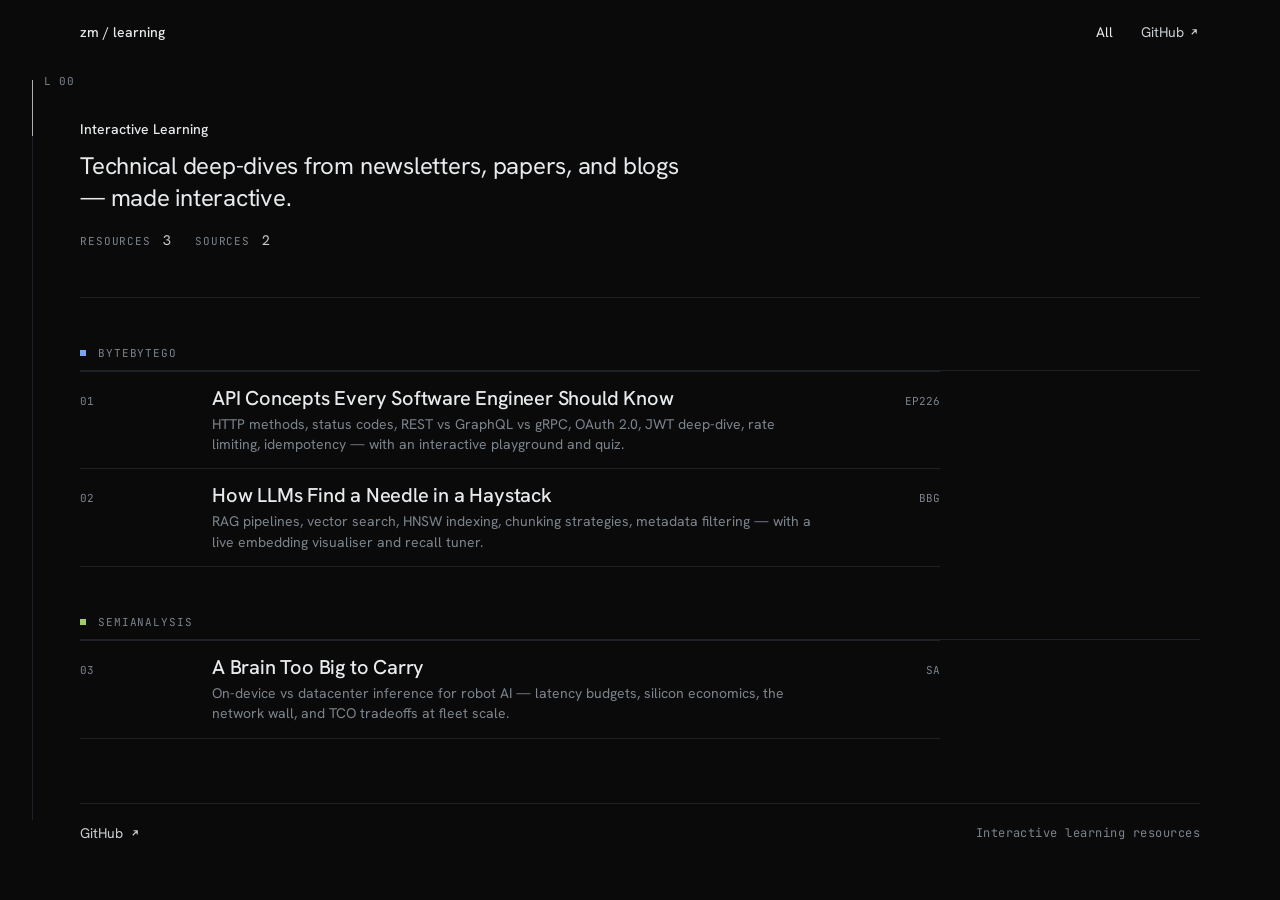
==== index.html @ 221e8e02 "Replace repo contents with interactive learning resources - index.html: landing page listing all res" ====
<!DOCTYPE html>
<html lang="en">
<head>
<meta charset="UTF-8">
<meta name="viewport" content="width=device-width, initial-scale=1.0">
<title>Interactive Learning</title>
<link rel="preconnect" href="https://fonts.googleapis.com">
<link rel="stylesheet" href="https://fonts.googleapis.com/css2?family=Hanken+Grotesk:wght@400;500;700&family=JetBrains+Mono:wght@400;500&display=swap">
<style>
  *, *::before, *::after { box-sizing: border-box; margin: 0; padding: 0; }
  body {
    background: #0A0A0A;
    color: #C9CDD2;
    font-family: 'Hanken Grotesk', 'Helvetica Neue', Arial, sans-serif;
    -webkit-font-smoothing: antialiased;
    min-height: 100vh;
  }
  a { color: #E8EBED; text-decoration: none; }
  a:hover { color: #FFFFFF; }

  /* descent rail */
  .rail { position: fixed; left: 32px; top: 80px; bottom: 80px; width: 1px; background: #1E2227; pointer-events: none; z-index: 10; }
  .rail-cap { position: fixed; left: 32px; top: 80px; width: 1px; height: 56px; background: #E8EBED; opacity: 0.7; pointer-events: none; z-index: 11; }
  .rail-label { position: fixed; left: 44px; top: 74px; font-family: 'JetBrains Mono', ui-monospace, monospace; font-size: 11px; letter-spacing: 0.06em; color: #7C848D; pointer-events: none; z-index: 11; }

  nav { display: flex; justify-content: space-between; align-items: center; height: 64px; padding: 0 80px; }
  nav .wordmark { font-size: 14px; font-weight: 500; color: #E8EBED; }
  nav .links { display: flex; gap: 28px; font-size: 14px; }
  nav .links a { color: #C9CDD2; }
  nav .links a.active { color: #E8EBED; }
  .ext-icon { display: inline-flex; align-items: center; gap: 4px; }

  .page { padding: 0 80px; }

  header.hero { padding: 56px 0 48px; display: flex; flex-direction: column; gap: 12px; border-bottom: 1px solid #1E2227; }
  header.hero h1 { font-size: 14px; font-weight: 500; color: #E8EBED; }
  header.hero p { max-width: 600px; font-size: 24px; line-height: 1.35; letter-spacing: -0.01em; color: #E8EBED; text-wrap: pretty; }
  header.hero .sub { display: flex; align-items: baseline; gap: 12px; margin-top: 4px; }
  header.hero .sub .label { font-family: 'JetBrains Mono', ui-monospace, monospace; font-size: 11px; letter-spacing: 0.08em; text-transform: uppercase; color: #7C848D; }
  header.hero .sub .val { font-size: 14px; color: #C9CDD2; }

  /* source group */
  .source-group { margin-top: 48px; }
  .source-label {
    display: flex; align-items: center; gap: 12px;
    font-family: 'JetBrains Mono', ui-monospace, monospace;
    font-size: 11px; letter-spacing: 0.08em; text-transform: uppercase;
    color: #7C848D; margin-bottom: 0; padding-bottom: 10px;
    border-bottom: 1px solid #1E2227;
  }
  .source-label .dot { width: 6px; height: 6px; background: #7C848D; flex-shrink: 0; }
  .source-label.bbg .dot { background: #7AA2F7; }
  .source-label.semi .dot { background: #9ECE6A; }

  /* post list */
  .post-list { max-width: 860px; display: flex; flex-direction: column; border-bottom: 1px solid #1E2227; margin-bottom: 48px; }
  .post-list a {
    display: grid; grid-template-columns: 112px minmax(0, 1fr) 56px;
    align-items: baseline; gap: 20px; padding: 14px 0;
    border-top: 1px solid #1E2227; color: #C9CDD2; transition: color 0.15s;
  }
  .post-list a:hover .post-title { color: #FFFFFF; }
  .post-list a:hover .arrow { opacity: 1; }
  .post-num { font-family: 'JetBrains Mono', ui-monospace, monospace; font-size: 11px; color: #7C848D; }
  .post-body { display: flex; flex-direction: column; gap: 4px; }
  .post-title { display: flex; align-items: center; gap: 8px; font-size: 20px; line-height: 1.2; font-weight: 500; letter-spacing: -0.01em; color: #E8EBED; transition: color 0.15s; }
  .post-desc { max-width: 600px; font-size: 14px; line-height: 1.45; color: #7C848D; }
  .post-tag { font-family: 'JetBrains Mono', ui-monospace, monospace; font-size: 11px; color: #7C848D; text-align: right; }
  .arrow { opacity: 0; transition: opacity 0.15s; flex-shrink: 0; }

  footer { margin: 64px 0 0; padding: 20px 0 40px; border-top: 1px solid #1E2227; display: flex; justify-content: space-between; align-items: center; }
  footer .links { display: flex; gap: 28px; font-size: 14px; }
  footer .links a { display: flex; align-items: center; gap: 6px; color: #C9CDD2; }
  footer .meta { display: flex; gap: 24px; font-family: 'JetBrains Mono', ui-monospace, monospace; font-size: 12px; letter-spacing: 0.04em; color: #7C848D; }

  @keyframes rise { from { opacity: 0; transform: translateY(10px); } to { opacity: 1; transform: none; } }
  .rise { animation: rise 700ms cubic-bezier(.2,.7,.2,1) both; }
  .rise-2 { animation: rise 700ms cubic-bezier(.2,.7,.2,1) 80ms both; }
  .rise-3 { animation: rise 700ms cubic-bezier(.2,.7,.2,1) 160ms both; }
  @media (prefers-reduced-motion: reduce) { .rise, .rise-2, .rise-3 { animation: none; } }

  @media (max-width: 720px) {
    .rail, .rail-cap, .rail-label { left: 11px; }
    nav, .page { padding: 0 24px; }
    nav .links { gap: 16px; }
    .post-list a { grid-template-columns: 72px minmax(0,1fr) 0; }
    .post-tag { display: none; }
    footer { flex-direction: column; align-items: flex-start; gap: 16px; }
  }
</style>
</head>
<body>

<div class="rail"></div>
<div class="rail-cap"></div>
<div class="rail-label">L 00</div>

<nav>
  <span class="wordmark">zm / learning</span>
  <div class="links">
    <a href="index.html" class="active">All</a>
    <a href="https://github.com/zack-maz" class="ext-icon">GitHub <svg width="12" height="12" viewBox="0 0 16 16" fill="none" stroke="currentColor" stroke-width="1.5"><path d="M5 11L11 5M6 5h5v5"></path></svg></a>
  </div>
</nav>

<div class="page">
  <header class="hero rise">
    <h1>Interactive Learning</h1>
    <p>Technical deep-dives from newsletters, papers, and blogs — made interactive.</p>
    <div class="sub">
      <span class="label">Resources</span>
      <span class="val">3</span>
      <span class="label" style="margin-left:12px;">Sources</span>
      <span class="val">2</span>
    </div>
  </header>

  <!-- ByteByteGo -->
  <div class="source-group rise-2">
    <div class="source-label bbg">
      <div class="dot"></div>
      ByteByteGo
    </div>
    <div class="post-list">
      <a href="bytebytego/api_concepts_every_software_engineer_should_know/index.html">
        <span class="post-num">01</span>
        <span class="post-body">
          <span class="post-title">
            API Concepts Every Software Engineer Should Know
            <svg class="arrow" width="14" height="14" viewBox="0 0 16 16" fill="none" stroke="#E8EBED" stroke-width="1.25"><path d="M3 8h10M9 4l4 4-4 4"></path></svg>
          </span>
          <span class="post-desc">HTTP methods, status codes, REST vs GraphQL vs gRPC, OAuth 2.0, JWT deep-dive, rate limiting, idempotency — with an interactive playground and quiz.</span>
        </span>
        <span class="post-tag">EP226</span>
      </a>
      <a href="bytebytego/how_llms_find_a_needle_in_a_haystack/index.html">
        <span class="post-num">02</span>
        <span class="post-body">
          <span class="post-title">
            How LLMs Find a Needle in a Haystack
            <svg class="arrow" width="14" height="14" viewBox="0 0 16 16" fill="none" stroke="#E8EBED" stroke-width="1.25"><path d="M3 8h10M9 4l4 4-4 4"></path></svg>
          </span>
          <span class="post-desc">RAG pipelines, vector search, HNSW indexing, chunking strategies, metadata filtering — with a live embedding visualiser and recall tuner.</span>
        </span>
        <span class="post-tag">BBG</span>
      </a>
    </div>
  </div>

  <!-- SemiAnalysis -->
  <div class="source-group rise-3">
    <div class="source-label semi">
      <div class="dot"></div>
      SemiAnalysis
    </div>
    <div class="post-list">
      <a href="semianalysis/a_brain_too_big_to_carry/index.html">
        <span class="post-num">03</span>
        <span class="post-body">
          <span class="post-title">
            A Brain Too Big to Carry
            <svg class="arrow" width="14" height="14" viewBox="0 0 16 16" fill="none" stroke="#E8EBED" stroke-width="1.25"><path d="M3 8h10M9 4l4 4-4 4"></path></svg>
          </span>
          <span class="post-desc">On-device vs datacenter inference for robot AI — latency budgets, silicon economics, the network wall, and TCO tradeoffs at fleet scale.</span>
        </span>
        <span class="post-tag">SA</span>
      </a>
    </div>
  </div>

  <footer>
    <div class="links">
      <a href="https://github.com/zack-maz">GitHub <svg width="12" height="12" viewBox="0 0 16 16" fill="none" stroke="currentColor" stroke-width="1.5"><path d="M5 11L11 5M6 5h5v5"></path></svg></a>
    </div>
    <div class="meta">
      <span>Interactive learning resources</span>
    </div>
  </footer>
</div>

</body>
</html>
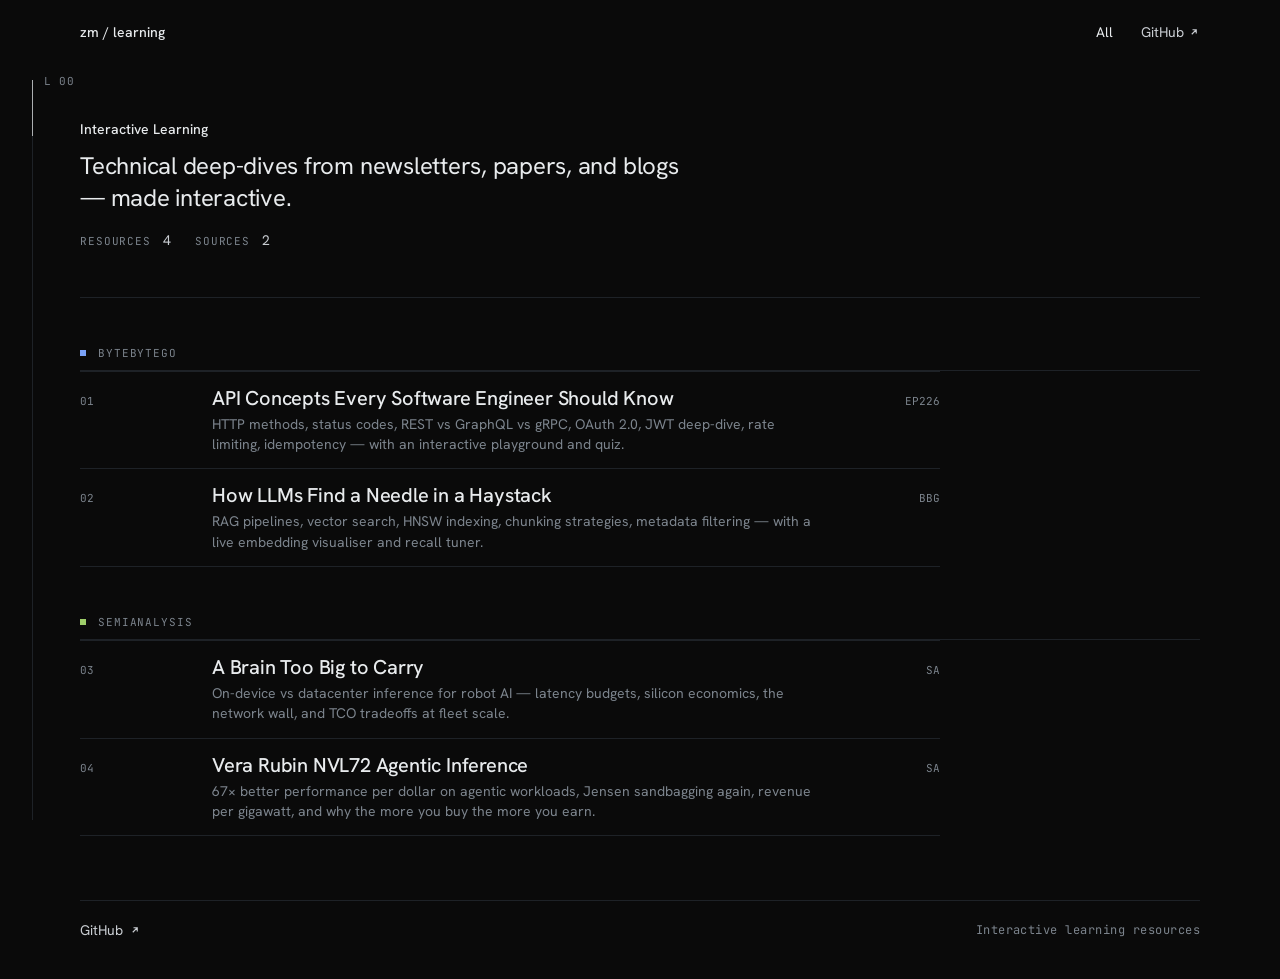
==== commit 2873878c: "Add Vera Rubin NVL72 Agentic Inference interactive page - New semianalysis/vera_rubin_nvl72_agentic_" ====
--- a/index.html
+++ b/index.html
@@ -109,7 +109,7 @@
     <p>Technical deep-dives from newsletters, papers, and blogs — made interactive.</p>
     <div class="sub">
       <span class="label">Resources</span>
-      <span class="val">3</span>
+      <span class="val">4</span>
       <span class="label" style="margin-left:12px;">Sources</span>
       <span class="val">2</span>
     </div>
@@ -165,6 +165,17 @@
         </span>
         <span class="post-tag">SA</span>
       </a>
+      <a href="semianalysis/vera_rubin_nvl72_agentic_inference/index.html">
+        <span class="post-num">04</span>
+        <span class="post-body">
+          <span class="post-title">
+            Vera Rubin NVL72 Agentic Inference
+            <svg class="arrow" width="14" height="14" viewBox="0 0 16 16" fill="none" stroke="#E8EBED" stroke-width="1.25"><path d="M3 8h10M9 4l4 4-4 4"></path></svg>
+          </span>
+          <span class="post-desc">67× better performance per dollar on agentic workloads, Jensen sandbagging again, revenue per gigawatt, and why the more you buy the more you earn.</span>
+        </span>
+        <span class="post-tag">SA</span>
+      </a>
     </div>
   </div>
 
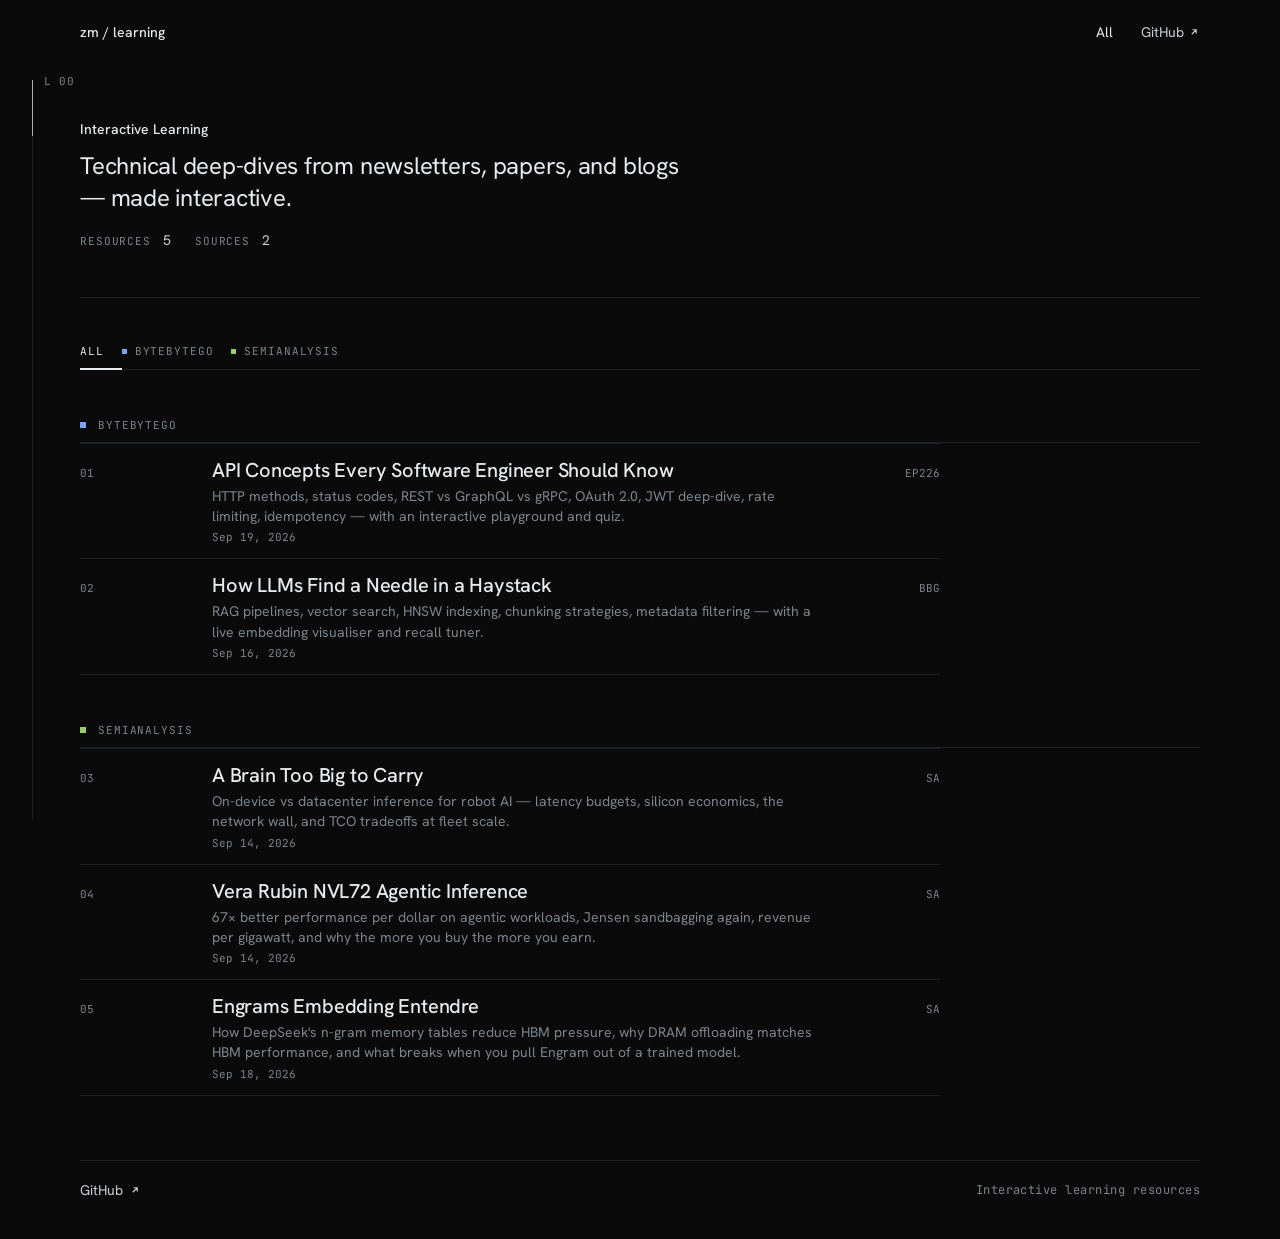
==== commit 7ba56f51: "Add publication dates to all email pages and home index - Home (index.html): post-date span in each " ====
--- a/index.html
+++ b/index.html
@@ -39,6 +39,52 @@
   header.hero .sub .label { font-family: 'JetBrains Mono', ui-monospace, monospace; font-size: 11px; letter-spacing: 0.08em; text-transform: uppercase; color: #7C848D; }
   header.hero .sub .val { font-size: 14px; color: #C9CDD2; }
 
+  /* ── Source tabs ── */
+  .tabs-bar {
+    display: flex; align-items: center; gap: 0;
+    border-bottom: 1px solid #1E2227;
+    margin-top: 36px;
+  }
+  .tab-btn {
+    background: none; border: none; cursor: pointer;
+    font-family: 'JetBrains Mono', ui-monospace, monospace;
+    font-size: 11px; letter-spacing: 0.08em; text-transform: uppercase;
+    color: #7C848D; padding: 10px 18px 10px 0;
+    border-bottom: 2px solid transparent; margin-bottom: -1px;
+    transition: color 0.15s, border-color 0.15s;
+    display: flex; align-items: center; gap: 8px;
+  }
+  .tab-btn:hover { color: #C9CDD2; }
+  .tab-btn.active { color: #E8EBED; border-bottom-color: #E8EBED; }
+  .tab-btn .dot { width: 5px; height: 5px; flex-shrink: 0; }
+  .tab-btn.bbg .dot { background: #7AA2F7; }
+  .tab-btn.semi .dot { background: #9ECE6A; }
+
+  /* ── Email subtabs ── */
+  .subtabs-bar {
+    display: flex; align-items: center; gap: 0;
+    border-bottom: 1px solid #1E2227;
+    margin-top: 24px;
+    overflow-x: auto; scrollbar-width: none;
+  }
+  .subtabs-bar::-webkit-scrollbar { display: none; }
+  .subtab-btn {
+    background: none; border: none; cursor: pointer;
+    font-size: 13px; font-family: 'Hanken Grotesk', sans-serif;
+    color: #7C848D; padding: 8px 16px 8px 0;
+    border-bottom: 2px solid transparent; margin-bottom: -1px;
+    white-space: nowrap;
+    transition: color 0.15s, border-color 0.15s;
+  }
+  .subtab-btn:hover { color: #C9CDD2; }
+  .subtab-btn.active { color: #E8EBED; border-bottom-color: #E8EBED; }
+
+  /* ── Tab panels ── */
+  .tab-panel { display: none; }
+  .tab-panel.active { display: block; }
+  .subtab-panel { display: none; }
+  .subtab-panel.active { display: block; }
+
   /* source group */
   .source-group { margin-top: 48px; }
   .source-label {
@@ -66,7 +112,21 @@
   .post-title { display: flex; align-items: center; gap: 8px; font-size: 20px; line-height: 1.2; font-weight: 500; letter-spacing: -0.01em; color: #E8EBED; transition: color 0.15s; }
   .post-desc { max-width: 600px; font-size: 14px; line-height: 1.45; color: #7C848D; }
   .post-tag { font-family: 'JetBrains Mono', ui-monospace, monospace; font-size: 11px; color: #7C848D; text-align: right; }
+  .post-date { font-family: 'JetBrains Mono', ui-monospace, monospace; font-size: 11px; color: #7C848D; }
   .arrow { opacity: 0; transition: opacity 0.15s; flex-shrink: 0; }
+
+  /* single-email detail view (inside a subtab) */
+  .email-detail { max-width: 860px; padding-top: 32px; padding-bottom: 48px; }
+  .email-detail .email-title { font-size: 24px; font-weight: 500; letter-spacing: -0.01em; color: #E8EBED; margin-bottom: 10px; }
+  .email-detail .email-meta { display: flex; gap: 16px; font-family: 'JetBrains Mono', ui-monospace, monospace; font-size: 11px; color: #7C848D; margin-bottom: 20px; }
+  .email-detail .email-desc { font-size: 15px; line-height: 1.6; color: #C9CDD2; margin-bottom: 28px; max-width: 600px; }
+  .email-detail .open-btn {
+    display: inline-flex; align-items: center; gap: 8px;
+    font-size: 13px; font-weight: 500; color: #E8EBED;
+    border: 1px solid #2A2F37; padding: 10px 18px;
+    transition: border-color 0.15s, color 0.15s;
+  }
+  .email-detail .open-btn:hover { border-color: #4A5260; color: #FFFFFF; }
 
   footer { margin: 64px 0 0; padding: 20px 0 40px; border-top: 1px solid #1E2227; display: flex; justify-content: space-between; align-items: center; }
   footer .links { display: flex; gap: 28px; font-size: 14px; }
@@ -77,7 +137,9 @@
   .rise { animation: rise 700ms cubic-bezier(.2,.7,.2,1) both; }
   .rise-2 { animation: rise 700ms cubic-bezier(.2,.7,.2,1) 80ms both; }
   .rise-3 { animation: rise 700ms cubic-bezier(.2,.7,.2,1) 160ms both; }
-  @media (prefers-reduced-motion: reduce) { .rise, .rise-2, .rise-3 { animation: none; } }
+  @keyframes fade-in { from { opacity: 0; } to { opacity: 1; } }
+  .fade-in { animation: fade-in 200ms ease both; }
+  @media (prefers-reduced-motion: reduce) { .rise, .rise-2, .rise-3, .fade-in { animation: none; } }
 
   @media (max-width: 720px) {
     .rail, .rail-cap, .rail-label { left: 11px; }
@@ -109,75 +171,190 @@
     <p>Technical deep-dives from newsletters, papers, and blogs — made interactive.</p>
     <div class="sub">
       <span class="label">Resources</span>
-      <span class="val">4</span>
+      <span class="val">5</span>
       <span class="label" style="margin-left:12px;">Sources</span>
       <span class="val">2</span>
     </div>
   </header>
 
-  <!-- ByteByteGo -->
-  <div class="source-group rise-2">
-    <div class="source-label bbg">
-      <div class="dot"></div>
-      ByteByteGo
-    </div>
-    <div class="post-list">
-      <a href="bytebytego/api_concepts_every_software_engineer_should_know/index.html">
-        <span class="post-num">01</span>
-        <span class="post-body">
-          <span class="post-title">
-            API Concepts Every Software Engineer Should Know
-            <svg class="arrow" width="14" height="14" viewBox="0 0 16 16" fill="none" stroke="#E8EBED" stroke-width="1.25"><path d="M3 8h10M9 4l4 4-4 4"></path></svg>
+  <!-- ── Source tabs ── -->
+  <div class="tabs-bar rise-2" role="tablist" aria-label="Email sources">
+    <button class="tab-btn active" role="tab" aria-selected="true"  data-tab="all">All</button>
+    <button class="tab-btn bbg"    role="tab" aria-selected="false" data-tab="bbg">
+      <span class="dot"></span>ByteByteGo
+    </button>
+    <button class="tab-btn semi"   role="tab" aria-selected="false" data-tab="semi">
+      <span class="dot"></span>SemiAnalysis
+    </button>
+  </div>
+
+  <!-- ══ ALL panel ══ -->
+  <div class="tab-panel active fade-in" id="panel-all">
+
+    <!-- ByteByteGo -->
+    <div class="source-group">
+      <div class="source-label bbg">
+        <div class="dot"></div>
+        ByteByteGo
+      </div>
+      <div class="post-list">
+        <a href="bytebytego/api_concepts_every_software_engineer_should_know/index.html">
+          <span class="post-num">01</span>
+          <span class="post-body">
+            <span class="post-title">
+              API Concepts Every Software Engineer Should Know
+              <svg class="arrow" width="14" height="14" viewBox="0 0 16 16" fill="none" stroke="#E8EBED" stroke-width="1.25"><path d="M3 8h10M9 4l4 4-4 4"></path></svg>
+            </span>
+            <span class="post-desc">HTTP methods, status codes, REST vs GraphQL vs gRPC, OAuth 2.0, JWT deep-dive, rate limiting, idempotency — with an interactive playground and quiz.</span>
+            <span class="post-date">Sep 19, 2026</span>
           </span>
-          <span class="post-desc">HTTP methods, status codes, REST vs GraphQL vs gRPC, OAuth 2.0, JWT deep-dive, rate limiting, idempotency — with an interactive playground and quiz.</span>
-        </span>
-        <span class="post-tag">EP226</span>
-      </a>
-      <a href="bytebytego/how_llms_find_a_needle_in_a_haystack/index.html">
-        <span class="post-num">02</span>
-        <span class="post-body">
-          <span class="post-title">
-            How LLMs Find a Needle in a Haystack
-            <svg class="arrow" width="14" height="14" viewBox="0 0 16 16" fill="none" stroke="#E8EBED" stroke-width="1.25"><path d="M3 8h10M9 4l4 4-4 4"></path></svg>
+          <span class="post-tag">EP226</span>
+        </a>
+        <a href="bytebytego/how_llms_find_a_needle_in_a_haystack/index.html">
+          <span class="post-num">02</span>
+          <span class="post-body">
+            <span class="post-title">
+              How LLMs Find a Needle in a Haystack
+              <svg class="arrow" width="14" height="14" viewBox="0 0 16 16" fill="none" stroke="#E8EBED" stroke-width="1.25"><path d="M3 8h10M9 4l4 4-4 4"></path></svg>
+            </span>
+            <span class="post-desc">RAG pipelines, vector search, HNSW indexing, chunking strategies, metadata filtering — with a live embedding visualiser and recall tuner.</span>
+            <span class="post-date">Sep 16, 2026</span>
           </span>
-          <span class="post-desc">RAG pipelines, vector search, HNSW indexing, chunking strategies, metadata filtering — with a live embedding visualiser and recall tuner.</span>
-        </span>
-        <span class="post-tag">BBG</span>
-      </a>
-    </div>
-  </div>
-
-  <!-- SemiAnalysis -->
-  <div class="source-group rise-3">
-    <div class="source-label semi">
-      <div class="dot"></div>
-      SemiAnalysis
-    </div>
-    <div class="post-list">
-      <a href="semianalysis/a_brain_too_big_to_carry/index.html">
-        <span class="post-num">03</span>
-        <span class="post-body">
-          <span class="post-title">
-            A Brain Too Big to Carry
-            <svg class="arrow" width="14" height="14" viewBox="0 0 16 16" fill="none" stroke="#E8EBED" stroke-width="1.25"><path d="M3 8h10M9 4l4 4-4 4"></path></svg>
+          <span class="post-tag">BBG</span>
+        </a>
+      </div>
+    </div>
+
+    <!-- SemiAnalysis -->
+    <div class="source-group">
+      <div class="source-label semi">
+        <div class="dot"></div>
+        SemiAnalysis
+      </div>
+      <div class="post-list">
+        <a href="semianalysis/a_brain_too_big_to_carry/index.html">
+          <span class="post-num">03</span>
+          <span class="post-body">
+            <span class="post-title">
+              A Brain Too Big to Carry
+              <svg class="arrow" width="14" height="14" viewBox="0 0 16 16" fill="none" stroke="#E8EBED" stroke-width="1.25"><path d="M3 8h10M9 4l4 4-4 4"></path></svg>
+            </span>
+            <span class="post-desc">On-device vs datacenter inference for robot AI — latency budgets, silicon economics, the network wall, and TCO tradeoffs at fleet scale.</span>
+            <span class="post-date">Sep 14, 2026</span>
           </span>
-          <span class="post-desc">On-device vs datacenter inference for robot AI — latency budgets, silicon economics, the network wall, and TCO tradeoffs at fleet scale.</span>
-        </span>
-        <span class="post-tag">SA</span>
-      </a>
-      <a href="semianalysis/vera_rubin_nvl72_agentic_inference/index.html">
-        <span class="post-num">04</span>
-        <span class="post-body">
-          <span class="post-title">
-            Vera Rubin NVL72 Agentic Inference
-            <svg class="arrow" width="14" height="14" viewBox="0 0 16 16" fill="none" stroke="#E8EBED" stroke-width="1.25"><path d="M3 8h10M9 4l4 4-4 4"></path></svg>
+          <span class="post-tag">SA</span>
+        </a>
+        <a href="semianalysis/vera_rubin_nvl72_agentic_inference/index.html">
+          <span class="post-num">04</span>
+          <span class="post-body">
+            <span class="post-title">
+              Vera Rubin NVL72 Agentic Inference
+              <svg class="arrow" width="14" height="14" viewBox="0 0 16 16" fill="none" stroke="#E8EBED" stroke-width="1.25"><path d="M3 8h10M9 4l4 4-4 4"></path></svg>
+            </span>
+            <span class="post-desc">67× better performance per dollar on agentic workloads, Jensen sandbagging again, revenue per gigawatt, and why the more you buy the more you earn.</span>
+            <span class="post-date">Sep 14, 2026</span>
           </span>
-          <span class="post-desc">67× better performance per dollar on agentic workloads, Jensen sandbagging again, revenue per gigawatt, and why the more you buy the more you earn.</span>
-        </span>
-        <span class="post-tag">SA</span>
-      </a>
-    </div>
-  </div>
+          <span class="post-tag">SA</span>
+        </a>
+        <a href="semianalysis/engrams_embedding_entendre_codesign/index.html">
+          <span class="post-num">05</span>
+          <span class="post-body">
+            <span class="post-title">
+              Engrams Embedding Entendre
+              <svg class="arrow" width="14" height="14" viewBox="0 0 16 16" fill="none" stroke="#E8EBED" stroke-width="1.25"><path d="M3 8h10M9 4l4 4-4 4"></path></svg>
+            </span>
+            <span class="post-desc">How DeepSeek's n-gram memory tables reduce HBM pressure, why DRAM offloading matches HBM performance, and what breaks when you pull Engram out of a trained model.</span>
+            <span class="post-date">Sep 18, 2026</span>
+          </span>
+          <span class="post-tag">SA</span>
+        </a>
+      </div>
+    </div>
+  </div><!-- /panel-all -->
+
+  <!-- ══ ByteByteGo panel ══ -->
+  <div class="tab-panel fade-in" id="panel-bbg">
+    <!-- email subtabs -->
+    <div class="subtabs-bar" role="tablist" aria-label="ByteByteGo emails">
+      <button class="subtab-btn active" role="tab" aria-selected="true"  data-source="bbg" data-subtab="bbg-0">API Concepts</button>
+      <button class="subtab-btn"        role="tab" aria-selected="false" data-source="bbg" data-subtab="bbg-1">LLM Needle in a Haystack</button>
+    </div>
+
+    <!-- BBG email 0 -->
+    <div class="subtab-panel active fade-in" id="subtab-bbg-0">
+      <div class="email-detail">
+        <div class="email-title">API Concepts Every Software Engineer Should Know</div>
+        <div class="email-meta"><span>ByteByteGo</span><span>EP226</span><span>Sep 19, 2026</span></div>
+        <div class="email-desc">HTTP methods, status codes, REST vs GraphQL vs gRPC, OAuth 2.0, JWT deep-dive, rate limiting, idempotency — with an interactive playground and quiz.</div>
+        <a class="open-btn" href="bytebytego/api_concepts_every_software_engineer_should_know/index.html">
+          Open interactive
+          <svg width="14" height="14" viewBox="0 0 16 16" fill="none" stroke="currentColor" stroke-width="1.25"><path d="M3 8h10M9 4l4 4-4 4"></path></svg>
+        </a>
+      </div>
+    </div>
+
+    <!-- BBG email 1 -->
+    <div class="subtab-panel fade-in" id="subtab-bbg-1">
+      <div class="email-detail">
+        <div class="email-title">How LLMs Find a Needle in a Haystack</div>
+        <div class="email-meta"><span>ByteByteGo</span><span>BBG</span><span>Sep 16, 2026</span></div>
+        <div class="email-desc">RAG pipelines, vector search, HNSW indexing, chunking strategies, metadata filtering — with a live embedding visualiser and recall tuner.</div>
+        <a class="open-btn" href="bytebytego/how_llms_find_a_needle_in_a_haystack/index.html">
+          Open interactive
+          <svg width="14" height="14" viewBox="0 0 16 16" fill="none" stroke="currentColor" stroke-width="1.25"><path d="M3 8h10M9 4l4 4-4 4"></path></svg>
+        </a>
+      </div>
+    </div>
+  </div><!-- /panel-bbg -->
+
+  <!-- ══ SemiAnalysis panel ══ -->
+  <div class="tab-panel fade-in" id="panel-semi">
+    <!-- email subtabs -->
+    <div class="subtabs-bar" role="tablist" aria-label="SemiAnalysis emails">
+      <button class="subtab-btn active" role="tab" aria-selected="true"  data-source="semi" data-subtab="semi-0">Brain Too Big</button>
+      <button class="subtab-btn"        role="tab" aria-selected="false" data-source="semi" data-subtab="semi-1">Vera Rubin NVL72</button>
+      <button class="subtab-btn"        role="tab" aria-selected="false" data-source="semi" data-subtab="semi-2">Engrams Embedding</button>
+    </div>
+
+    <!-- Semi email 0 -->
+    <div class="subtab-panel active fade-in" id="subtab-semi-0">
+      <div class="email-detail">
+        <div class="email-title">A Brain Too Big to Carry</div>
+        <div class="email-meta"><span>SemiAnalysis</span><span>SA</span><span>Sep 14, 2026</span></div>
+        <div class="email-desc">On-device vs datacenter inference for robot AI — latency budgets, silicon economics, the network wall, and TCO tradeoffs at fleet scale.</div>
+        <a class="open-btn" href="semianalysis/a_brain_too_big_to_carry/index.html">
+          Open interactive
+          <svg width="14" height="14" viewBox="0 0 16 16" fill="none" stroke="currentColor" stroke-width="1.25"><path d="M3 8h10M9 4l4 4-4 4"></path></svg>
+        </a>
+      </div>
+    </div>
+
+    <!-- Semi email 1 -->
+    <div class="subtab-panel fade-in" id="subtab-semi-1">
+      <div class="email-detail">
+        <div class="email-title">Vera Rubin NVL72 Agentic Inference</div>
+        <div class="email-meta"><span>SemiAnalysis</span><span>SA</span><span>Sep 14, 2026</span></div>
+        <div class="email-desc">67× better performance per dollar on agentic workloads, Jensen sandbagging again, revenue per gigawatt, and why the more you buy the more you earn.</div>
+        <a class="open-btn" href="semianalysis/vera_rubin_nvl72_agentic_inference/index.html">
+          Open interactive
+          <svg width="14" height="14" viewBox="0 0 16 16" fill="none" stroke="currentColor" stroke-width="1.25"><path d="M3 8h10M9 4l4 4-4 4"></path></svg>
+        </a>
+      </div>
+    </div>
+
+    <!-- Semi email 2 -->
+    <div class="subtab-panel fade-in" id="subtab-semi-2">
+      <div class="email-detail">
+        <div class="email-title">Engrams Embedding Entendre</div>
+        <div class="email-meta"><span>SemiAnalysis</span><span>SA</span><span>Sep 18, 2026</span></div>
+        <div class="email-desc">How DeepSeek's n-gram memory tables reduce HBM pressure, why DRAM offloading matches HBM performance, and what breaks when you pull Engram out of a trained model.</div>
+        <a class="open-btn" href="semianalysis/engrams_embedding_entendre_codesign/index.html">
+          Open interactive
+          <svg width="14" height="14" viewBox="0 0 16 16" fill="none" stroke="currentColor" stroke-width="1.25"><path d="M3 8h10M9 4l4 4-4 4"></path></svg>
+        </a>
+      </div>
+    </div>
+  </div><!-- /panel-semi -->
 
   <footer>
     <div class="links">
@@ -189,5 +366,57 @@
   </footer>
 </div>
 
+<script>
+  // ── Source tab switching ──
+  document.querySelectorAll('.tab-btn').forEach(btn => {
+    btn.addEventListener('click', () => {
+      const target = btn.dataset.tab;
+
+      // update tab buttons
+      document.querySelectorAll('.tab-btn').forEach(b => {
+        b.classList.toggle('active', b === btn);
+        b.setAttribute('aria-selected', b === btn ? 'true' : 'false');
+      });
+
+      // update panels
+      document.querySelectorAll('.tab-panel').forEach(p => {
+        const isActive = p.id === `panel-${target}`;
+        p.classList.toggle('active', isActive);
+        if (isActive) {
+          // re-trigger fade animation
+          p.classList.remove('fade-in');
+          void p.offsetWidth;
+          p.classList.add('fade-in');
+        }
+      });
+    });
+  });
+
+  // ── Email subtab switching ──
+  document.querySelectorAll('.subtab-btn').forEach(btn => {
+    btn.addEventListener('click', () => {
+      const source = btn.dataset.source;
+      const target = btn.dataset.subtab;
+
+      // update subtab buttons within this source
+      document.querySelectorAll(`.subtab-btn[data-source="${source}"]`).forEach(b => {
+        b.classList.toggle('active', b === btn);
+        b.setAttribute('aria-selected', b === btn ? 'true' : 'false');
+      });
+
+      // update subtab panels within this source
+      document.querySelectorAll(`[id^="subtab-${source}"]`).forEach(p => {
+        const isActive = p.id === `subtab-${target}`;
+        p.classList.toggle('active', isActive);
+        if (isActive) {
+          p.classList.remove('fade-in');
+          void p.offsetWidth;
+          p.classList.add('fade-in');
+        }
+      });
+    });
+  });
+</script>
+
 </body>
 </html>
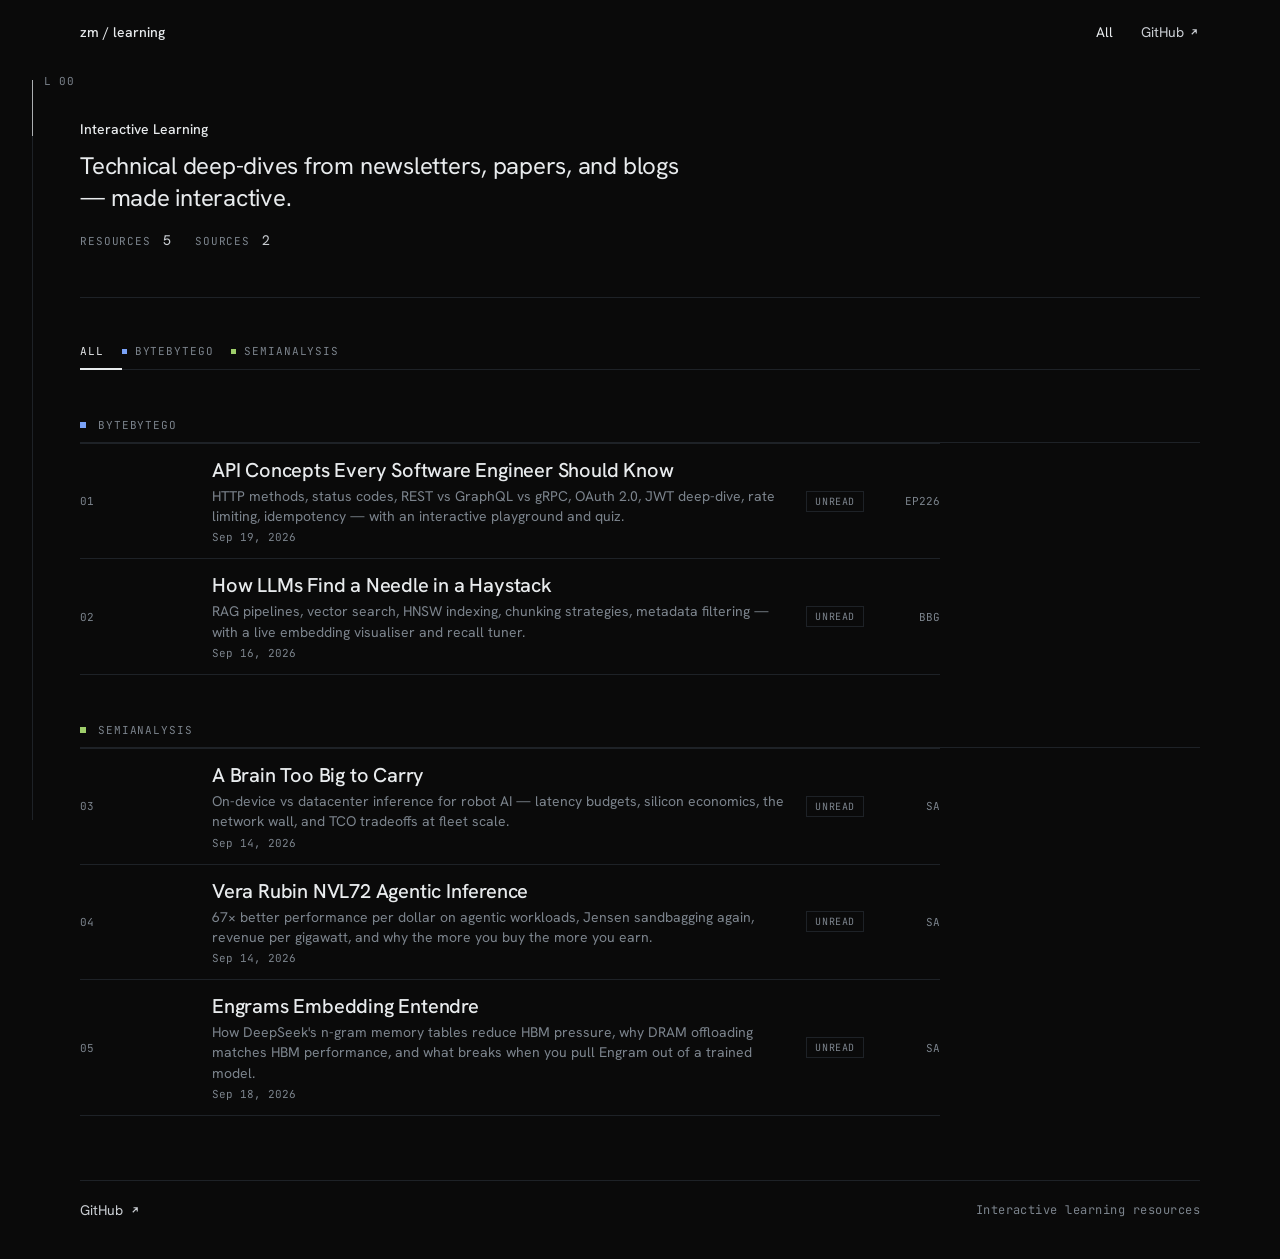
==== commit 7be1f989: "Add Read/Studied progress tracking for each email - progress.json: canonical state file (version 1, " ====
--- a/index.html
+++ b/index.html
@@ -100,13 +100,16 @@
 
   /* post list */
   .post-list { max-width: 860px; display: flex; flex-direction: column; border-bottom: 1px solid #1E2227; margin-bottom: 48px; }
-  .post-list a {
-    display: grid; grid-template-columns: 112px minmax(0, 1fr) 56px;
-    align-items: baseline; gap: 20px; padding: 14px 0;
-    border-top: 1px solid #1E2227; color: #C9CDD2; transition: color 0.15s;
-  }
-  .post-list a:hover .post-title { color: #FFFFFF; }
-  .post-list a:hover .arrow { opacity: 1; }
+  .post-list .post-row {
+    display: grid; grid-template-columns: 112px minmax(0, 1fr) auto 56px;
+    align-items: center; gap: 20px; padding: 14px 0;
+    border-top: 1px solid #1E2227;
+  }
+  .post-row-link {
+    display: contents; color: #C9CDD2; transition: color 0.15s;
+  }
+  .post-row-link:hover .post-title { color: #FFFFFF; }
+  .post-row-link:hover .arrow { opacity: 1; }
   .post-num { font-family: 'JetBrains Mono', ui-monospace, monospace; font-size: 11px; color: #7C848D; }
   .post-body { display: flex; flex-direction: column; gap: 4px; }
   .post-title { display: flex; align-items: center; gap: 8px; font-size: 20px; line-height: 1.2; font-weight: 500; letter-spacing: -0.01em; color: #E8EBED; transition: color 0.15s; }
@@ -114,6 +117,34 @@
   .post-tag { font-family: 'JetBrains Mono', ui-monospace, monospace; font-size: 11px; color: #7C848D; text-align: right; }
   .post-date { font-family: 'JetBrains Mono', ui-monospace, monospace; font-size: 11px; color: #7C848D; }
   .arrow { opacity: 0; transition: opacity 0.15s; flex-shrink: 0; }
+
+  /* ── Progress status pill (post row) ── */
+  .status-pill {
+    font-family: 'JetBrains Mono', ui-monospace, monospace;
+    font-size: 10px; letter-spacing: 0.06em; text-transform: uppercase;
+    padding: 3px 8px; border: 1px solid #1E2227;
+    color: #7C848D; white-space: nowrap; flex-shrink: 0;
+    transition: color 0.15s, border-color 0.15s;
+  }
+  .status-pill[data-status="read"]    { color: #E0AF68; border-color: #3A3020; }
+  .status-pill[data-status="studied"] { color: #9ECE6A; border-color: #2A3820; }
+
+  /* ── Progress toggle buttons (subtab detail) ── */
+  .progress-actions { display: flex; gap: 10px; margin-top: 24px; flex-wrap: wrap; }
+  .prog-btn {
+    background: none; border: 1px solid #2A2F37; cursor: pointer;
+    font-family: 'JetBrains Mono', ui-monospace, monospace;
+    font-size: 11px; letter-spacing: 0.06em; text-transform: uppercase;
+    color: #7C848D; padding: 8px 16px;
+    display: inline-flex; align-items: center; gap: 8px;
+    transition: color 0.15s, border-color 0.15s, background 0.15s;
+  }
+  .prog-btn:hover { color: #C9CDD2; border-color: #4A5260; }
+  .prog-btn.active-read    { color: #E0AF68; border-color: #3A3020; background: rgba(224,175,104,0.06); }
+  .prog-btn.active-studied { color: #9ECE6A; border-color: #2A3820; background: rgba(158,206,106,0.06); }
+  .prog-btn .btn-check { font-size: 12px; opacity: 0; transition: opacity 0.15s; }
+  .prog-btn.active-read    .btn-check { opacity: 1; }
+  .prog-btn.active-studied .btn-check { opacity: 1; }
 
   /* single-email detail view (inside a subtab) */
   .email-detail { max-width: 860px; padding-top: 32px; padding-bottom: 48px; }
@@ -193,165 +224,157 @@
 
     <!-- ByteByteGo -->
     <div class="source-group">
-      <div class="source-label bbg">
-        <div class="dot"></div>
-        ByteByteGo
-      </div>
+      <div class="source-label bbg"><div class="dot"></div>ByteByteGo</div>
       <div class="post-list">
-        <a href="bytebytego/api_concepts_every_software_engineer_should_know/index.html">
-          <span class="post-num">01</span>
-          <span class="post-body">
-            <span class="post-title">
-              API Concepts Every Software Engineer Should Know
-              <svg class="arrow" width="14" height="14" viewBox="0 0 16 16" fill="none" stroke="#E8EBED" stroke-width="1.25"><path d="M3 8h10M9 4l4 4-4 4"></path></svg>
+        <div class="post-row" data-id="bbg-0">
+          <a class="post-row-link" href="bytebytego/api_concepts_every_software_engineer_should_know/index.html">
+            <span class="post-num">01</span>
+            <span class="post-body">
+              <span class="post-title">API Concepts Every Software Engineer Should Know<svg class="arrow" width="14" height="14" viewBox="0 0 16 16" fill="none" stroke="#E8EBED" stroke-width="1.25"><path d="M3 8h10M9 4l4 4-4 4"></path></svg></span>
+              <span class="post-desc">HTTP methods, status codes, REST vs GraphQL vs gRPC, OAuth 2.0, JWT deep-dive, rate limiting, idempotency — with an interactive playground and quiz.</span>
+              <span class="post-date">Sep 19, 2026</span>
             </span>
-            <span class="post-desc">HTTP methods, status codes, REST vs GraphQL vs gRPC, OAuth 2.0, JWT deep-dive, rate limiting, idempotency — with an interactive playground and quiz.</span>
-            <span class="post-date">Sep 19, 2026</span>
-          </span>
+          </a>
+          <span class="status-pill" data-id="bbg-0" data-status="unread">unread</span>
           <span class="post-tag">EP226</span>
-        </a>
-        <a href="bytebytego/how_llms_find_a_needle_in_a_haystack/index.html">
-          <span class="post-num">02</span>
-          <span class="post-body">
-            <span class="post-title">
-              How LLMs Find a Needle in a Haystack
-              <svg class="arrow" width="14" height="14" viewBox="0 0 16 16" fill="none" stroke="#E8EBED" stroke-width="1.25"><path d="M3 8h10M9 4l4 4-4 4"></path></svg>
+        </div>
+        <div class="post-row" data-id="bbg-1">
+          <a class="post-row-link" href="bytebytego/how_llms_find_a_needle_in_a_haystack/index.html">
+            <span class="post-num">02</span>
+            <span class="post-body">
+              <span class="post-title">How LLMs Find a Needle in a Haystack<svg class="arrow" width="14" height="14" viewBox="0 0 16 16" fill="none" stroke="#E8EBED" stroke-width="1.25"><path d="M3 8h10M9 4l4 4-4 4"></path></svg></span>
+              <span class="post-desc">RAG pipelines, vector search, HNSW indexing, chunking strategies, metadata filtering — with a live embedding visualiser and recall tuner.</span>
+              <span class="post-date">Sep 16, 2026</span>
             </span>
-            <span class="post-desc">RAG pipelines, vector search, HNSW indexing, chunking strategies, metadata filtering — with a live embedding visualiser and recall tuner.</span>
-            <span class="post-date">Sep 16, 2026</span>
-          </span>
+          </a>
+          <span class="status-pill" data-id="bbg-1" data-status="unread">unread</span>
           <span class="post-tag">BBG</span>
-        </a>
+        </div>
       </div>
     </div>
 
     <!-- SemiAnalysis -->
     <div class="source-group">
-      <div class="source-label semi">
-        <div class="dot"></div>
-        SemiAnalysis
-      </div>
+      <div class="source-label semi"><div class="dot"></div>SemiAnalysis</div>
       <div class="post-list">
-        <a href="semianalysis/a_brain_too_big_to_carry/index.html">
-          <span class="post-num">03</span>
-          <span class="post-body">
-            <span class="post-title">
-              A Brain Too Big to Carry
-              <svg class="arrow" width="14" height="14" viewBox="0 0 16 16" fill="none" stroke="#E8EBED" stroke-width="1.25"><path d="M3 8h10M9 4l4 4-4 4"></path></svg>
+        <div class="post-row" data-id="semi-0">
+          <a class="post-row-link" href="semianalysis/a_brain_too_big_to_carry/index.html">
+            <span class="post-num">03</span>
+            <span class="post-body">
+              <span class="post-title">A Brain Too Big to Carry<svg class="arrow" width="14" height="14" viewBox="0 0 16 16" fill="none" stroke="#E8EBED" stroke-width="1.25"><path d="M3 8h10M9 4l4 4-4 4"></path></svg></span>
+              <span class="post-desc">On-device vs datacenter inference for robot AI — latency budgets, silicon economics, the network wall, and TCO tradeoffs at fleet scale.</span>
+              <span class="post-date">Sep 14, 2026</span>
             </span>
-            <span class="post-desc">On-device vs datacenter inference for robot AI — latency budgets, silicon economics, the network wall, and TCO tradeoffs at fleet scale.</span>
-            <span class="post-date">Sep 14, 2026</span>
-          </span>
+          </a>
+          <span class="status-pill" data-id="semi-0" data-status="unread">unread</span>
           <span class="post-tag">SA</span>
-        </a>
-        <a href="semianalysis/vera_rubin_nvl72_agentic_inference/index.html">
-          <span class="post-num">04</span>
-          <span class="post-body">
-            <span class="post-title">
-              Vera Rubin NVL72 Agentic Inference
-              <svg class="arrow" width="14" height="14" viewBox="0 0 16 16" fill="none" stroke="#E8EBED" stroke-width="1.25"><path d="M3 8h10M9 4l4 4-4 4"></path></svg>
+        </div>
+        <div class="post-row" data-id="semi-1">
+          <a class="post-row-link" href="semianalysis/vera_rubin_nvl72_agentic_inference/index.html">
+            <span class="post-num">04</span>
+            <span class="post-body">
+              <span class="post-title">Vera Rubin NVL72 Agentic Inference<svg class="arrow" width="14" height="14" viewBox="0 0 16 16" fill="none" stroke="#E8EBED" stroke-width="1.25"><path d="M3 8h10M9 4l4 4-4 4"></path></svg></span>
+              <span class="post-desc">67× better performance per dollar on agentic workloads, Jensen sandbagging again, revenue per gigawatt, and why the more you buy the more you earn.</span>
+              <span class="post-date">Sep 14, 2026</span>
             </span>
-            <span class="post-desc">67× better performance per dollar on agentic workloads, Jensen sandbagging again, revenue per gigawatt, and why the more you buy the more you earn.</span>
-            <span class="post-date">Sep 14, 2026</span>
-          </span>
+          </a>
+          <span class="status-pill" data-id="semi-1" data-status="unread">unread</span>
           <span class="post-tag">SA</span>
-        </a>
-        <a href="semianalysis/engrams_embedding_entendre_codesign/index.html">
-          <span class="post-num">05</span>
-          <span class="post-body">
-            <span class="post-title">
-              Engrams Embedding Entendre
-              <svg class="arrow" width="14" height="14" viewBox="0 0 16 16" fill="none" stroke="#E8EBED" stroke-width="1.25"><path d="M3 8h10M9 4l4 4-4 4"></path></svg>
+        </div>
+        <div class="post-row" data-id="semi-2">
+          <a class="post-row-link" href="semianalysis/engrams_embedding_entendre_codesign/index.html">
+            <span class="post-num">05</span>
+            <span class="post-body">
+              <span class="post-title">Engrams Embedding Entendre<svg class="arrow" width="14" height="14" viewBox="0 0 16 16" fill="none" stroke="#E8EBED" stroke-width="1.25"><path d="M3 8h10M9 4l4 4-4 4"></path></svg></span>
+              <span class="post-desc">How DeepSeek's n-gram memory tables reduce HBM pressure, why DRAM offloading matches HBM performance, and what breaks when you pull Engram out of a trained model.</span>
+              <span class="post-date">Sep 18, 2026</span>
             </span>
-            <span class="post-desc">How DeepSeek's n-gram memory tables reduce HBM pressure, why DRAM offloading matches HBM performance, and what breaks when you pull Engram out of a trained model.</span>
-            <span class="post-date">Sep 18, 2026</span>
-          </span>
+          </a>
+          <span class="status-pill" data-id="semi-2" data-status="unread">unread</span>
           <span class="post-tag">SA</span>
-        </a>
+        </div>
       </div>
     </div>
   </div><!-- /panel-all -->
 
   <!-- ══ ByteByteGo panel ══ -->
   <div class="tab-panel fade-in" id="panel-bbg">
-    <!-- email subtabs -->
     <div class="subtabs-bar" role="tablist" aria-label="ByteByteGo emails">
       <button class="subtab-btn active" role="tab" aria-selected="true"  data-source="bbg" data-subtab="bbg-0">API Concepts</button>
       <button class="subtab-btn"        role="tab" aria-selected="false" data-source="bbg" data-subtab="bbg-1">LLM Needle in a Haystack</button>
     </div>
 
-    <!-- BBG email 0 -->
     <div class="subtab-panel active fade-in" id="subtab-bbg-0">
       <div class="email-detail">
         <div class="email-title">API Concepts Every Software Engineer Should Know</div>
         <div class="email-meta"><span>ByteByteGo</span><span>EP226</span><span>Sep 19, 2026</span></div>
         <div class="email-desc">HTTP methods, status codes, REST vs GraphQL vs gRPC, OAuth 2.0, JWT deep-dive, rate limiting, idempotency — with an interactive playground and quiz.</div>
-        <a class="open-btn" href="bytebytego/api_concepts_every_software_engineer_should_know/index.html">
-          Open interactive
-          <svg width="14" height="14" viewBox="0 0 16 16" fill="none" stroke="currentColor" stroke-width="1.25"><path d="M3 8h10M9 4l4 4-4 4"></path></svg>
-        </a>
-      </div>
-    </div>
-
-    <!-- BBG email 1 -->
+        <a class="open-btn" href="bytebytego/api_concepts_every_software_engineer_should_know/index.html">Open interactive<svg width="14" height="14" viewBox="0 0 16 16" fill="none" stroke="currentColor" stroke-width="1.25"><path d="M3 8h10M9 4l4 4-4 4"></path></svg></a>
+        <div class="progress-actions">
+          <button class="prog-btn" data-id="bbg-0" data-action="read"><span class="btn-check">✓</span>Read</button>
+          <button class="prog-btn" data-id="bbg-0" data-action="studied"><span class="btn-check">✓</span>Studied</button>
+        </div>
+      </div>
+    </div>
+
     <div class="subtab-panel fade-in" id="subtab-bbg-1">
       <div class="email-detail">
         <div class="email-title">How LLMs Find a Needle in a Haystack</div>
         <div class="email-meta"><span>ByteByteGo</span><span>BBG</span><span>Sep 16, 2026</span></div>
         <div class="email-desc">RAG pipelines, vector search, HNSW indexing, chunking strategies, metadata filtering — with a live embedding visualiser and recall tuner.</div>
-        <a class="open-btn" href="bytebytego/how_llms_find_a_needle_in_a_haystack/index.html">
-          Open interactive
-          <svg width="14" height="14" viewBox="0 0 16 16" fill="none" stroke="currentColor" stroke-width="1.25"><path d="M3 8h10M9 4l4 4-4 4"></path></svg>
-        </a>
+        <a class="open-btn" href="bytebytego/how_llms_find_a_needle_in_a_haystack/index.html">Open interactive<svg width="14" height="14" viewBox="0 0 16 16" fill="none" stroke="currentColor" stroke-width="1.25"><path d="M3 8h10M9 4l4 4-4 4"></path></svg></a>
+        <div class="progress-actions">
+          <button class="prog-btn" data-id="bbg-1" data-action="read"><span class="btn-check">✓</span>Read</button>
+          <button class="prog-btn" data-id="bbg-1" data-action="studied"><span class="btn-check">✓</span>Studied</button>
+        </div>
       </div>
     </div>
   </div><!-- /panel-bbg -->
 
   <!-- ══ SemiAnalysis panel ══ -->
   <div class="tab-panel fade-in" id="panel-semi">
-    <!-- email subtabs -->
     <div class="subtabs-bar" role="tablist" aria-label="SemiAnalysis emails">
       <button class="subtab-btn active" role="tab" aria-selected="true"  data-source="semi" data-subtab="semi-0">Brain Too Big</button>
       <button class="subtab-btn"        role="tab" aria-selected="false" data-source="semi" data-subtab="semi-1">Vera Rubin NVL72</button>
       <button class="subtab-btn"        role="tab" aria-selected="false" data-source="semi" data-subtab="semi-2">Engrams Embedding</button>
     </div>
 
-    <!-- Semi email 0 -->
     <div class="subtab-panel active fade-in" id="subtab-semi-0">
       <div class="email-detail">
         <div class="email-title">A Brain Too Big to Carry</div>
         <div class="email-meta"><span>SemiAnalysis</span><span>SA</span><span>Sep 14, 2026</span></div>
         <div class="email-desc">On-device vs datacenter inference for robot AI — latency budgets, silicon economics, the network wall, and TCO tradeoffs at fleet scale.</div>
-        <a class="open-btn" href="semianalysis/a_brain_too_big_to_carry/index.html">
-          Open interactive
-          <svg width="14" height="14" viewBox="0 0 16 16" fill="none" stroke="currentColor" stroke-width="1.25"><path d="M3 8h10M9 4l4 4-4 4"></path></svg>
-        </a>
-      </div>
-    </div>
-
-    <!-- Semi email 1 -->
+        <a class="open-btn" href="semianalysis/a_brain_too_big_to_carry/index.html">Open interactive<svg width="14" height="14" viewBox="0 0 16 16" fill="none" stroke="currentColor" stroke-width="1.25"><path d="M3 8h10M9 4l4 4-4 4"></path></svg></a>
+        <div class="progress-actions">
+          <button class="prog-btn" data-id="semi-0" data-action="read"><span class="btn-check">✓</span>Read</button>
+          <button class="prog-btn" data-id="semi-0" data-action="studied"><span class="btn-check">✓</span>Studied</button>
+        </div>
+      </div>
+    </div>
+
     <div class="subtab-panel fade-in" id="subtab-semi-1">
       <div class="email-detail">
         <div class="email-title">Vera Rubin NVL72 Agentic Inference</div>
         <div class="email-meta"><span>SemiAnalysis</span><span>SA</span><span>Sep 14, 2026</span></div>
         <div class="email-desc">67× better performance per dollar on agentic workloads, Jensen sandbagging again, revenue per gigawatt, and why the more you buy the more you earn.</div>
-        <a class="open-btn" href="semianalysis/vera_rubin_nvl72_agentic_inference/index.html">
-          Open interactive
-          <svg width="14" height="14" viewBox="0 0 16 16" fill="none" stroke="currentColor" stroke-width="1.25"><path d="M3 8h10M9 4l4 4-4 4"></path></svg>
-        </a>
-      </div>
-    </div>
-
-    <!-- Semi email 2 -->
+        <a class="open-btn" href="semianalysis/vera_rubin_nvl72_agentic_inference/index.html">Open interactive<svg width="14" height="14" viewBox="0 0 16 16" fill="none" stroke="currentColor" stroke-width="1.25"><path d="M3 8h10M9 4l4 4-4 4"></path></svg></a>
+        <div class="progress-actions">
+          <button class="prog-btn" data-id="semi-1" data-action="read"><span class="btn-check">✓</span>Read</button>
+          <button class="prog-btn" data-id="semi-1" data-action="studied"><span class="btn-check">✓</span>Studied</button>
+        </div>
+      </div>
+    </div>
+
     <div class="subtab-panel fade-in" id="subtab-semi-2">
       <div class="email-detail">
         <div class="email-title">Engrams Embedding Entendre</div>
         <div class="email-meta"><span>SemiAnalysis</span><span>SA</span><span>Sep 18, 2026</span></div>
         <div class="email-desc">How DeepSeek's n-gram memory tables reduce HBM pressure, why DRAM offloading matches HBM performance, and what breaks when you pull Engram out of a trained model.</div>
-        <a class="open-btn" href="semianalysis/engrams_embedding_entendre_codesign/index.html">
-          Open interactive
-          <svg width="14" height="14" viewBox="0 0 16 16" fill="none" stroke="currentColor" stroke-width="1.25"><path d="M3 8h10M9 4l4 4-4 4"></path></svg>
-        </a>
+        <a class="open-btn" href="semianalysis/engrams_embedding_entendre_codesign/index.html">Open interactive<svg width="14" height="14" viewBox="0 0 16 16" fill="none" stroke="currentColor" stroke-width="1.25"><path d="M3 8h10M9 4l4 4-4 4"></path></svg></a>
+        <div class="progress-actions">
+          <button class="prog-btn" data-id="semi-2" data-action="read"><span class="btn-check">✓</span>Read</button>
+          <button class="prog-btn" data-id="semi-2" data-action="studied"><span class="btn-check">✓</span>Studied</button>
+        </div>
       </div>
     </div>
   </div><!-- /panel-semi -->
@@ -367,27 +390,91 @@
 </div>
 
 <script>
+  // ─────────────────────────────────────────────
+  // Progress state — localStorage + progress.json
+  // ─────────────────────────────────────────────
+  const LS_KEY = 'email-progress';
+  const EMAIL_IDS = ['bbg-0', 'bbg-1', 'semi-0', 'semi-1', 'semi-2'];
+
+  // Load state: localStorage takes priority; fall back to progress.json seed
+  async function loadState() {
+    const stored = localStorage.getItem(LS_KEY);
+    if (stored) {
+      try { return JSON.parse(stored); } catch {}
+    }
+    // First visit — seed from progress.json
+    try {
+      const res = await fetch('progress.json');
+      const data = await res.json();
+      const state = {};
+      for (const id of EMAIL_IDS) {
+        state[id] = (data.emails && data.emails[id] && data.emails[id].status) || 'unread';
+      }
+      return state;
+    } catch {
+      // progress.json unavailable (file:// etc.) — default all unread
+      return Object.fromEntries(EMAIL_IDS.map(id => [id, 'unread']));
+    }
+  }
+
+  function saveState(state) {
+    localStorage.setItem(LS_KEY, JSON.stringify(state));
+  }
+
+  // Apply a status to all UI elements for one email id
+  function applyStatus(id, status) {
+    // Status pill in All panel
+    document.querySelectorAll(`.status-pill[data-id="${id}"]`).forEach(el => {
+      el.dataset.status = status;
+      el.textContent = status;
+    });
+    // Prog buttons in subtab cards
+    document.querySelectorAll(`.prog-btn[data-id="${id}"]`).forEach(btn => {
+      btn.classList.remove('active-read', 'active-studied');
+      if (status === 'read'    && btn.dataset.action === 'read')    btn.classList.add('active-read');
+      if (status === 'studied' && btn.dataset.action === 'studied') btn.classList.add('active-studied');
+    });
+  }
+
+  function renderAll(state) {
+    for (const id of EMAIL_IDS) applyStatus(id, state[id] || 'unread');
+  }
+
+  // Toggle: clicking an already-active status reverts to 'unread'
+  function toggle(state, id, action) {
+    const cur = state[id] || 'unread';
+    state[id] = (cur === action) ? 'unread' : action;
+    applyStatus(id, state[id]);
+    saveState(state);
+  }
+
+  // ── Boot ──
+  let progress = {};
+  loadState().then(state => {
+    progress = state;
+    renderAll(progress);
+  });
+
+  // ── Progress button clicks ──
+  document.addEventListener('click', e => {
+    const btn = e.target.closest('.prog-btn');
+    if (!btn) return;
+    e.stopPropagation();
+    toggle(progress, btn.dataset.id, btn.dataset.action);
+  });
+
   // ── Source tab switching ──
   document.querySelectorAll('.tab-btn').forEach(btn => {
     btn.addEventListener('click', () => {
       const target = btn.dataset.tab;
-
-      // update tab buttons
       document.querySelectorAll('.tab-btn').forEach(b => {
         b.classList.toggle('active', b === btn);
         b.setAttribute('aria-selected', b === btn ? 'true' : 'false');
       });
-
-      // update panels
       document.querySelectorAll('.tab-panel').forEach(p => {
         const isActive = p.id === `panel-${target}`;
         p.classList.toggle('active', isActive);
-        if (isActive) {
-          // re-trigger fade animation
-          p.classList.remove('fade-in');
-          void p.offsetWidth;
-          p.classList.add('fade-in');
-        }
+        if (isActive) { p.classList.remove('fade-in'); void p.offsetWidth; p.classList.add('fade-in'); }
       });
     });
   });
@@ -397,22 +484,14 @@
     btn.addEventListener('click', () => {
       const source = btn.dataset.source;
       const target = btn.dataset.subtab;
-
-      // update subtab buttons within this source
       document.querySelectorAll(`.subtab-btn[data-source="${source}"]`).forEach(b => {
         b.classList.toggle('active', b === btn);
         b.setAttribute('aria-selected', b === btn ? 'true' : 'false');
       });
-
-      // update subtab panels within this source
       document.querySelectorAll(`[id^="subtab-${source}"]`).forEach(p => {
         const isActive = p.id === `subtab-${target}`;
         p.classList.toggle('active', isActive);
-        if (isActive) {
-          p.classList.remove('fade-in');
-          void p.offsetWidth;
-          p.classList.add('fade-in');
-        }
+        if (isActive) { p.classList.remove('fade-in'); void p.offsetWidth; p.classList.add('fade-in'); }
       });
     });
   });
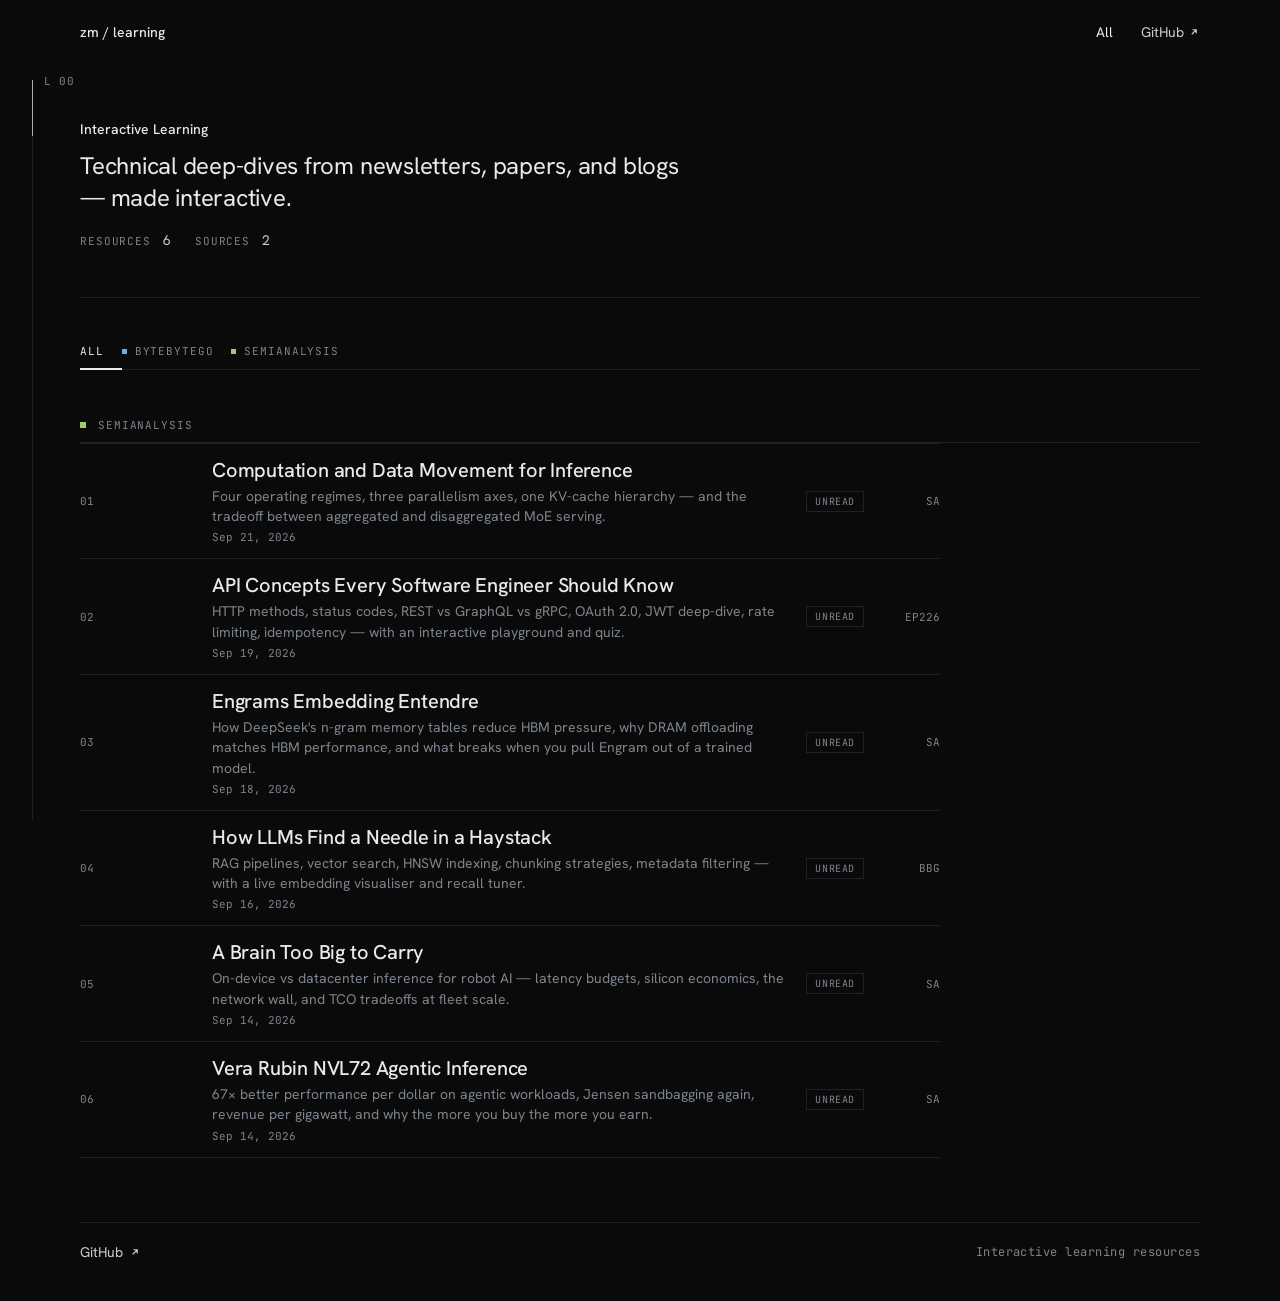
==== commit 2451d328: "Sort emails newest → oldest throughout - All panel: reordered to Sep 21, Sep 19, Sep 18, Sep 16, Sep" ====
--- a/index.html
+++ b/index.html
@@ -202,7 +202,7 @@
     <p>Technical deep-dives from newsletters, papers, and blogs — made interactive.</p>
     <div class="sub">
       <span class="label">Resources</span>
-      <span class="val">5</span>
+      <span class="val">6</span>
       <span class="label" style="margin-left:12px;">Sources</span>
       <span class="val">2</span>
     </div>
@@ -219,16 +219,28 @@
     </button>
   </div>
 
-  <!-- ══ ALL panel ══ -->
+  <!-- ══ ALL panel ══ (newest → oldest) -->
   <div class="tab-panel active fade-in" id="panel-all">
 
-    <!-- ByteByteGo -->
+    <!-- SemiAnalysis -->
     <div class="source-group">
-      <div class="source-label bbg"><div class="dot"></div>ByteByteGo</div>
+      <div class="source-label semi"><div class="dot"></div>SemiAnalysis</div>
       <div class="post-list">
+        <div class="post-row" data-id="semi-3">
+          <a class="post-row-link" href="semianalysis/computation_and_data_movement_for_inference/index.html">
+            <span class="post-num">01</span>
+            <span class="post-body">
+              <span class="post-title">Computation and Data Movement for Inference<svg class="arrow" width="14" height="14" viewBox="0 0 16 16" fill="none" stroke="#E8EBED" stroke-width="1.25"><path d="M3 8h10M9 4l4 4-4 4"></path></svg></span>
+              <span class="post-desc">Four operating regimes, three parallelism axes, one KV-cache hierarchy — and the tradeoff between aggregated and disaggregated MoE serving.</span>
+              <span class="post-date">Sep 21, 2026</span>
+            </span>
+          </a>
+          <span class="status-pill" data-id="semi-3" data-status="unread">unread</span>
+          <span class="post-tag">SA</span>
+        </div>
         <div class="post-row" data-id="bbg-0">
           <a class="post-row-link" href="bytebytego/api_concepts_every_software_engineer_should_know/index.html">
-            <span class="post-num">01</span>
+            <span class="post-num">02</span>
             <span class="post-body">
               <span class="post-title">API Concepts Every Software Engineer Should Know<svg class="arrow" width="14" height="14" viewBox="0 0 16 16" fill="none" stroke="#E8EBED" stroke-width="1.25"><path d="M3 8h10M9 4l4 4-4 4"></path></svg></span>
               <span class="post-desc">HTTP methods, status codes, REST vs GraphQL vs gRPC, OAuth 2.0, JWT deep-dive, rate limiting, idempotency — with an interactive playground and quiz.</span>
@@ -238,9 +250,21 @@
           <span class="status-pill" data-id="bbg-0" data-status="unread">unread</span>
           <span class="post-tag">EP226</span>
         </div>
+        <div class="post-row" data-id="semi-2">
+          <a class="post-row-link" href="semianalysis/engrams_embedding_entendre_codesign/index.html">
+            <span class="post-num">03</span>
+            <span class="post-body">
+              <span class="post-title">Engrams Embedding Entendre<svg class="arrow" width="14" height="14" viewBox="0 0 16 16" fill="none" stroke="#E8EBED" stroke-width="1.25"><path d="M3 8h10M9 4l4 4-4 4"></path></svg></span>
+              <span class="post-desc">How DeepSeek's n-gram memory tables reduce HBM pressure, why DRAM offloading matches HBM performance, and what breaks when you pull Engram out of a trained model.</span>
+              <span class="post-date">Sep 18, 2026</span>
+            </span>
+          </a>
+          <span class="status-pill" data-id="semi-2" data-status="unread">unread</span>
+          <span class="post-tag">SA</span>
+        </div>
         <div class="post-row" data-id="bbg-1">
           <a class="post-row-link" href="bytebytego/how_llms_find_a_needle_in_a_haystack/index.html">
-            <span class="post-num">02</span>
+            <span class="post-num">04</span>
             <span class="post-body">
               <span class="post-title">How LLMs Find a Needle in a Haystack<svg class="arrow" width="14" height="14" viewBox="0 0 16 16" fill="none" stroke="#E8EBED" stroke-width="1.25"><path d="M3 8h10M9 4l4 4-4 4"></path></svg></span>
               <span class="post-desc">RAG pipelines, vector search, HNSW indexing, chunking strategies, metadata filtering — with a live embedding visualiser and recall tuner.</span>
@@ -250,16 +274,9 @@
           <span class="status-pill" data-id="bbg-1" data-status="unread">unread</span>
           <span class="post-tag">BBG</span>
         </div>
-      </div>
-    </div>
-
-    <!-- SemiAnalysis -->
-    <div class="source-group">
-      <div class="source-label semi"><div class="dot"></div>SemiAnalysis</div>
-      <div class="post-list">
         <div class="post-row" data-id="semi-0">
           <a class="post-row-link" href="semianalysis/a_brain_too_big_to_carry/index.html">
-            <span class="post-num">03</span>
+            <span class="post-num">05</span>
             <span class="post-body">
               <span class="post-title">A Brain Too Big to Carry<svg class="arrow" width="14" height="14" viewBox="0 0 16 16" fill="none" stroke="#E8EBED" stroke-width="1.25"><path d="M3 8h10M9 4l4 4-4 4"></path></svg></span>
               <span class="post-desc">On-device vs datacenter inference for robot AI — latency budgets, silicon economics, the network wall, and TCO tradeoffs at fleet scale.</span>
@@ -271,7 +288,7 @@
         </div>
         <div class="post-row" data-id="semi-1">
           <a class="post-row-link" href="semianalysis/vera_rubin_nvl72_agentic_inference/index.html">
-            <span class="post-num">04</span>
+            <span class="post-num">06</span>
             <span class="post-body">
               <span class="post-title">Vera Rubin NVL72 Agentic Inference<svg class="arrow" width="14" height="14" viewBox="0 0 16 16" fill="none" stroke="#E8EBED" stroke-width="1.25"><path d="M3 8h10M9 4l4 4-4 4"></path></svg></span>
               <span class="post-desc">67× better performance per dollar on agentic workloads, Jensen sandbagging again, revenue per gigawatt, and why the more you buy the more you earn.</span>
@@ -279,18 +296,6 @@
             </span>
           </a>
           <span class="status-pill" data-id="semi-1" data-status="unread">unread</span>
-          <span class="post-tag">SA</span>
-        </div>
-        <div class="post-row" data-id="semi-2">
-          <a class="post-row-link" href="semianalysis/engrams_embedding_entendre_codesign/index.html">
-            <span class="post-num">05</span>
-            <span class="post-body">
-              <span class="post-title">Engrams Embedding Entendre<svg class="arrow" width="14" height="14" viewBox="0 0 16 16" fill="none" stroke="#E8EBED" stroke-width="1.25"><path d="M3 8h10M9 4l4 4-4 4"></path></svg></span>
-              <span class="post-desc">How DeepSeek's n-gram memory tables reduce HBM pressure, why DRAM offloading matches HBM performance, and what breaks when you pull Engram out of a trained model.</span>
-              <span class="post-date">Sep 18, 2026</span>
-            </span>
-          </a>
-          <span class="status-pill" data-id="semi-2" data-status="unread">unread</span>
           <span class="post-tag">SA</span>
         </div>
       </div>
@@ -331,15 +336,42 @@
     </div>
   </div><!-- /panel-bbg -->
 
-  <!-- ══ SemiAnalysis panel ══ -->
+  <!-- ══ SemiAnalysis panel ══ (newest → oldest) -->
   <div class="tab-panel fade-in" id="panel-semi">
     <div class="subtabs-bar" role="tablist" aria-label="SemiAnalysis emails">
-      <button class="subtab-btn active" role="tab" aria-selected="true"  data-source="semi" data-subtab="semi-0">Brain Too Big</button>
+      <button class="subtab-btn active" role="tab" aria-selected="true"  data-source="semi" data-subtab="semi-3">Computation &amp; Data Movement</button>
+      <button class="subtab-btn"        role="tab" aria-selected="false" data-source="semi" data-subtab="semi-2">Engrams Embedding</button>
+      <button class="subtab-btn"        role="tab" aria-selected="false" data-source="semi" data-subtab="semi-0">Brain Too Big</button>
       <button class="subtab-btn"        role="tab" aria-selected="false" data-source="semi" data-subtab="semi-1">Vera Rubin NVL72</button>
-      <button class="subtab-btn"        role="tab" aria-selected="false" data-source="semi" data-subtab="semi-2">Engrams Embedding</button>
-    </div>
-
-    <div class="subtab-panel active fade-in" id="subtab-semi-0">
+    </div>
+
+    <div class="subtab-panel active fade-in" id="subtab-semi-3">
+      <div class="email-detail">
+        <div class="email-title">Computation and Data Movement for Inference</div>
+        <div class="email-meta"><span>SemiAnalysis</span><span>SA</span><span>Sep 21, 2026</span></div>
+        <div class="email-desc">Four operating regimes, three parallelism axes, one KV-cache hierarchy — and the tradeoff between aggregated and disaggregated MoE serving.</div>
+        <a class="open-btn" href="semianalysis/computation_and_data_movement_for_inference/index.html">Open interactive<svg width="14" height="14" viewBox="0 0 16 16" fill="none" stroke="currentColor" stroke-width="1.25"><path d="M3 8h10M9 4l4 4-4 4"></path></svg></a>
+        <div class="progress-actions">
+          <button class="prog-btn" data-id="semi-3" data-action="read"><span class="btn-check">✓</span>Read</button>
+          <button class="prog-btn" data-id="semi-3" data-action="studied"><span class="btn-check">✓</span>Studied</button>
+        </div>
+      </div>
+    </div>
+
+    <div class="subtab-panel fade-in" id="subtab-semi-2">
+      <div class="email-detail">
+        <div class="email-title">Engrams Embedding Entendre</div>
+        <div class="email-meta"><span>SemiAnalysis</span><span>SA</span><span>Sep 18, 2026</span></div>
+        <div class="email-desc">How DeepSeek's n-gram memory tables reduce HBM pressure, why DRAM offloading matches HBM performance, and what breaks when you pull Engram out of a trained model.</div>
+        <a class="open-btn" href="semianalysis/engrams_embedding_entendre_codesign/index.html">Open interactive<svg width="14" height="14" viewBox="0 0 16 16" fill="none" stroke="currentColor" stroke-width="1.25"><path d="M3 8h10M9 4l4 4-4 4"></path></svg></a>
+        <div class="progress-actions">
+          <button class="prog-btn" data-id="semi-2" data-action="read"><span class="btn-check">✓</span>Read</button>
+          <button class="prog-btn" data-id="semi-2" data-action="studied"><span class="btn-check">✓</span>Studied</button>
+        </div>
+      </div>
+    </div>
+
+    <div class="subtab-panel fade-in" id="subtab-semi-0">
       <div class="email-detail">
         <div class="email-title">A Brain Too Big to Carry</div>
         <div class="email-meta"><span>SemiAnalysis</span><span>SA</span><span>Sep 14, 2026</span></div>
@@ -364,19 +396,6 @@
         </div>
       </div>
     </div>
-
-    <div class="subtab-panel fade-in" id="subtab-semi-2">
-      <div class="email-detail">
-        <div class="email-title">Engrams Embedding Entendre</div>
-        <div class="email-meta"><span>SemiAnalysis</span><span>SA</span><span>Sep 18, 2026</span></div>
-        <div class="email-desc">How DeepSeek's n-gram memory tables reduce HBM pressure, why DRAM offloading matches HBM performance, and what breaks when you pull Engram out of a trained model.</div>
-        <a class="open-btn" href="semianalysis/engrams_embedding_entendre_codesign/index.html">Open interactive<svg width="14" height="14" viewBox="0 0 16 16" fill="none" stroke="currentColor" stroke-width="1.25"><path d="M3 8h10M9 4l4 4-4 4"></path></svg></a>
-        <div class="progress-actions">
-          <button class="prog-btn" data-id="semi-2" data-action="read"><span class="btn-check">✓</span>Read</button>
-          <button class="prog-btn" data-id="semi-2" data-action="studied"><span class="btn-check">✓</span>Studied</button>
-        </div>
-      </div>
-    </div>
   </div><!-- /panel-semi -->
 
   <footer>
@@ -394,7 +413,7 @@
   // Progress state — localStorage + progress.json
   // ─────────────────────────────────────────────
   const LS_KEY = 'email-progress';
-  const EMAIL_IDS = ['bbg-0', 'bbg-1', 'semi-0', 'semi-1', 'semi-2'];
+  const EMAIL_IDS = ['bbg-0', 'bbg-1', 'semi-0', 'semi-1', 'semi-2', 'semi-3'];
 
   // Load state: localStorage takes priority; fall back to progress.json seed
   async function loadState() {
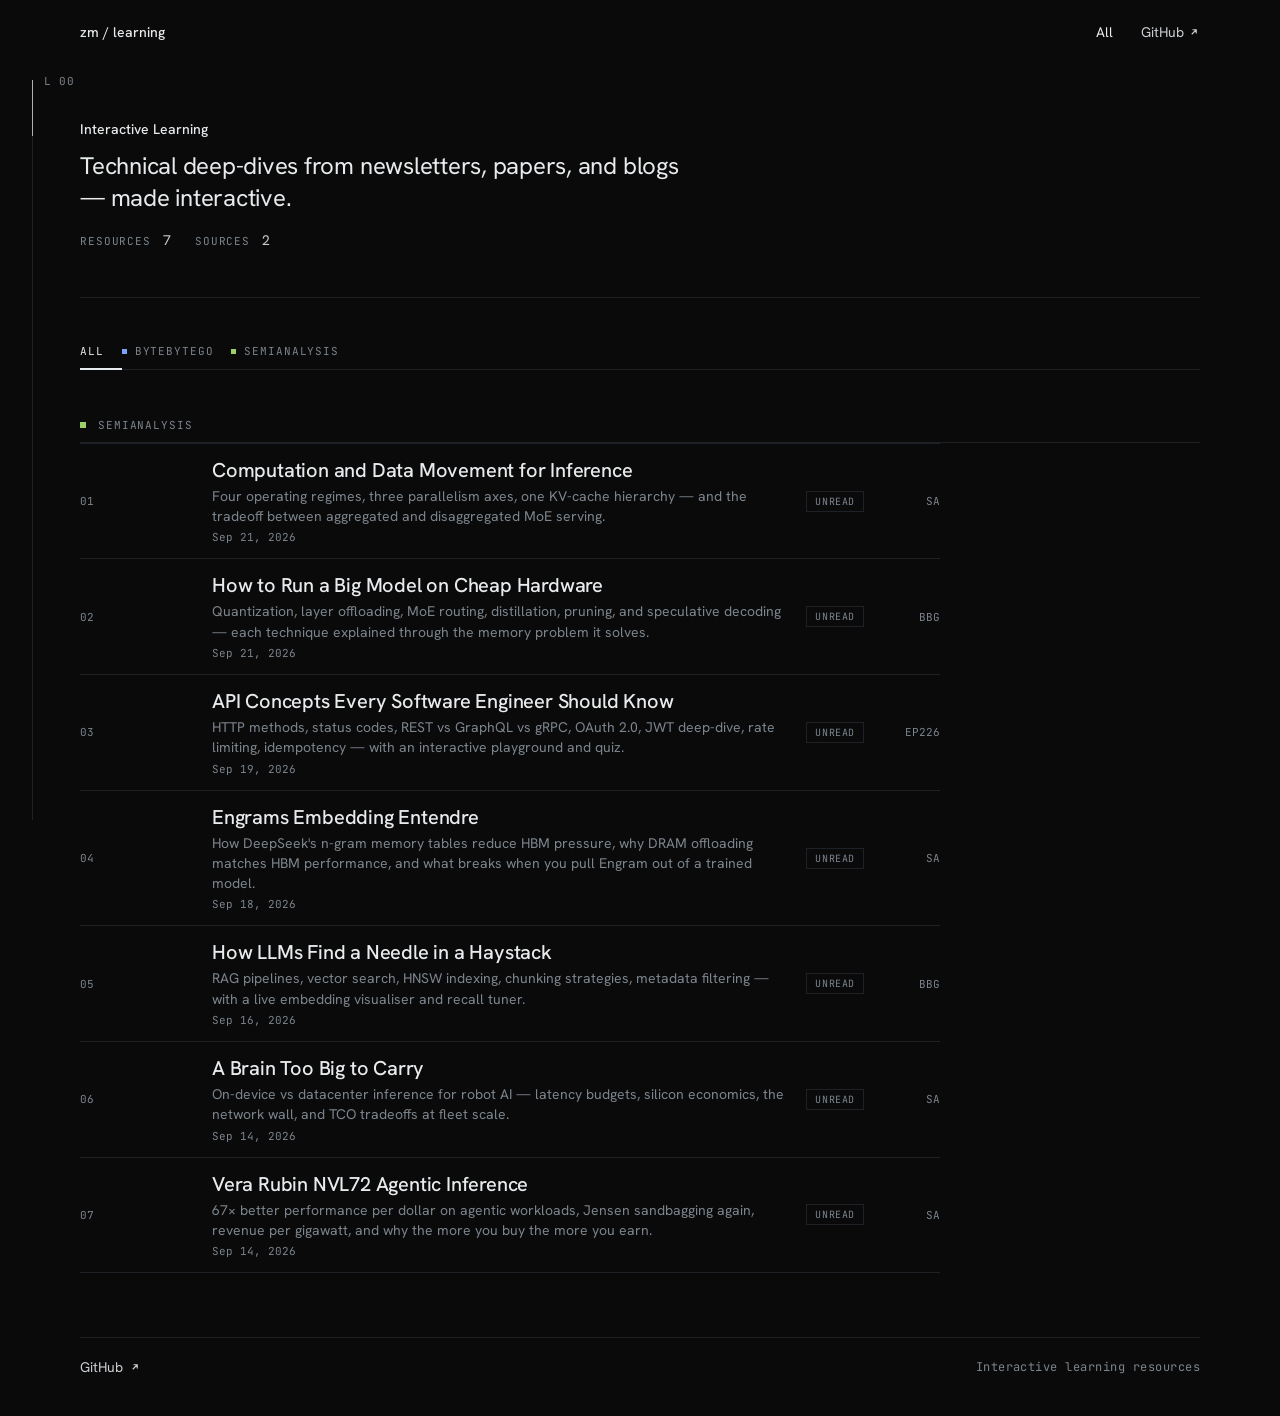
==== commit 116dae6d: "Add bbg-2: How to Run a Big Model on Cheap Hardware" ====
--- a/index.html
+++ b/index.html
@@ -202,7 +202,7 @@
     <p>Technical deep-dives from newsletters, papers, and blogs — made interactive.</p>
     <div class="sub">
       <span class="label">Resources</span>
-      <span class="val">6</span>
+      <span class="val">7</span>
       <span class="label" style="margin-left:12px;">Sources</span>
       <span class="val">2</span>
     </div>
@@ -238,9 +238,21 @@
           <span class="status-pill" data-id="semi-3" data-status="unread">unread</span>
           <span class="post-tag">SA</span>
         </div>
+        <div class="post-row" data-id="bbg-2">
+          <a class="post-row-link" href="bytebytego/how_to_run_a_big_model_on_cheap_hardware/index.html">
+            <span class="post-num">02</span>
+            <span class="post-body">
+              <span class="post-title">How to Run a Big Model on Cheap Hardware<svg class="arrow" width="14" height="14" viewBox="0 0 16 16" fill="none" stroke="#E8EBED" stroke-width="1.25"><path d="M3 8h10M9 4l4 4-4 4"></path></svg></span>
+              <span class="post-desc">Quantization, layer offloading, MoE routing, distillation, pruning, and speculative decoding — each technique explained through the memory problem it solves.</span>
+              <span class="post-date">Sep 21, 2026</span>
+            </span>
+          </a>
+          <span class="status-pill" data-id="bbg-2" data-status="unread">unread</span>
+          <span class="post-tag">BBG</span>
+        </div>
         <div class="post-row" data-id="bbg-0">
           <a class="post-row-link" href="bytebytego/api_concepts_every_software_engineer_should_know/index.html">
-            <span class="post-num">02</span>
+            <span class="post-num">03</span>
             <span class="post-body">
               <span class="post-title">API Concepts Every Software Engineer Should Know<svg class="arrow" width="14" height="14" viewBox="0 0 16 16" fill="none" stroke="#E8EBED" stroke-width="1.25"><path d="M3 8h10M9 4l4 4-4 4"></path></svg></span>
               <span class="post-desc">HTTP methods, status codes, REST vs GraphQL vs gRPC, OAuth 2.0, JWT deep-dive, rate limiting, idempotency — with an interactive playground and quiz.</span>
@@ -252,7 +264,7 @@
         </div>
         <div class="post-row" data-id="semi-2">
           <a class="post-row-link" href="semianalysis/engrams_embedding_entendre_codesign/index.html">
-            <span class="post-num">03</span>
+            <span class="post-num">04</span>
             <span class="post-body">
               <span class="post-title">Engrams Embedding Entendre<svg class="arrow" width="14" height="14" viewBox="0 0 16 16" fill="none" stroke="#E8EBED" stroke-width="1.25"><path d="M3 8h10M9 4l4 4-4 4"></path></svg></span>
               <span class="post-desc">How DeepSeek's n-gram memory tables reduce HBM pressure, why DRAM offloading matches HBM performance, and what breaks when you pull Engram out of a trained model.</span>
@@ -264,7 +276,7 @@
         </div>
         <div class="post-row" data-id="bbg-1">
           <a class="post-row-link" href="bytebytego/how_llms_find_a_needle_in_a_haystack/index.html">
-            <span class="post-num">04</span>
+            <span class="post-num">05</span>
             <span class="post-body">
               <span class="post-title">How LLMs Find a Needle in a Haystack<svg class="arrow" width="14" height="14" viewBox="0 0 16 16" fill="none" stroke="#E8EBED" stroke-width="1.25"><path d="M3 8h10M9 4l4 4-4 4"></path></svg></span>
               <span class="post-desc">RAG pipelines, vector search, HNSW indexing, chunking strategies, metadata filtering — with a live embedding visualiser and recall tuner.</span>
@@ -276,7 +288,7 @@
         </div>
         <div class="post-row" data-id="semi-0">
           <a class="post-row-link" href="semianalysis/a_brain_too_big_to_carry/index.html">
-            <span class="post-num">05</span>
+            <span class="post-num">06</span>
             <span class="post-body">
               <span class="post-title">A Brain Too Big to Carry<svg class="arrow" width="14" height="14" viewBox="0 0 16 16" fill="none" stroke="#E8EBED" stroke-width="1.25"><path d="M3 8h10M9 4l4 4-4 4"></path></svg></span>
               <span class="post-desc">On-device vs datacenter inference for robot AI — latency budgets, silicon economics, the network wall, and TCO tradeoffs at fleet scale.</span>
@@ -288,7 +300,7 @@
         </div>
         <div class="post-row" data-id="semi-1">
           <a class="post-row-link" href="semianalysis/vera_rubin_nvl72_agentic_inference/index.html">
-            <span class="post-num">06</span>
+            <span class="post-num">07</span>
             <span class="post-body">
               <span class="post-title">Vera Rubin NVL72 Agentic Inference<svg class="arrow" width="14" height="14" viewBox="0 0 16 16" fill="none" stroke="#E8EBED" stroke-width="1.25"><path d="M3 8h10M9 4l4 4-4 4"></path></svg></span>
               <span class="post-desc">67× better performance per dollar on agentic workloads, Jensen sandbagging again, revenue per gigawatt, and why the more you buy the more you earn.</span>
@@ -305,11 +317,26 @@
   <!-- ══ ByteByteGo panel ══ -->
   <div class="tab-panel fade-in" id="panel-bbg">
     <div class="subtabs-bar" role="tablist" aria-label="ByteByteGo emails">
-      <button class="subtab-btn active" role="tab" aria-selected="true"  data-source="bbg" data-subtab="bbg-0">API Concepts</button>
+      <button class="subtab-btn active" role="tab" aria-selected="true"  data-source="bbg" data-subtab="bbg-2">Run Big Models</button>
+      <button class="subtab-btn"        role="tab" aria-selected="false" data-source="bbg" data-subtab="bbg-0">API Concepts</button>
       <button class="subtab-btn"        role="tab" aria-selected="false" data-source="bbg" data-subtab="bbg-1">LLM Needle in a Haystack</button>
     </div>
 
-    <div class="subtab-panel active fade-in" id="subtab-bbg-0">
+    <div class="subtab-panel active fade-in" id="subtab-bbg-2">
+      <div class="email-detail">
+        <div class="email-title">How to Run a Big Model on Cheap Hardware</div>
+        <div class="email-meta"><span>ByteByteGo</span><span>BBG</span><span>Sep 21, 2026</span></div>
+        <div class="email-desc">Quantization, layer offloading, MoE routing, distillation, pruning, and speculative decoding — each technique explained through the memory problem it solves.</div>
+        <a class="open-btn" href="bytebytego/how_to_run_a_big_model_on_cheap_hardware/index.html">Open interactive<svg width="14" height="14" viewBox="0 0 16 16" fill="none" stroke="currentColor" stroke-width="1.25"><path d="M3 8h10M9 4l4 4-4 4"></path></svg></a>
+        <div class="progress-actions">
+          <button class="prog-btn" data-id="bbg-2" data-action="read"><span class="btn-check">✓</span>Read</button>
+          <button class="prog-btn" data-id="bbg-2" data-action="studied"><span class="btn-check">✓</span>Studied</button>
+        </div>
+      </div>
+    </div>
+
+
+    <div class="subtab-panel fade-in" id="subtab-bbg-0">
       <div class="email-detail">
         <div class="email-title">API Concepts Every Software Engineer Should Know</div>
         <div class="email-meta"><span>ByteByteGo</span><span>EP226</span><span>Sep 19, 2026</span></div>
@@ -413,7 +440,7 @@
   // Progress state — localStorage + progress.json
   // ─────────────────────────────────────────────
   const LS_KEY = 'email-progress';
-  const EMAIL_IDS = ['bbg-0', 'bbg-1', 'semi-0', 'semi-1', 'semi-2', 'semi-3'];
+  const EMAIL_IDS = ['bbg-0', 'bbg-1', 'bbg-2', 'semi-0', 'semi-1', 'semi-2', 'semi-3'];
 
   // Load state: localStorage takes priority; fall back to progress.json seed
   async function loadState() {
